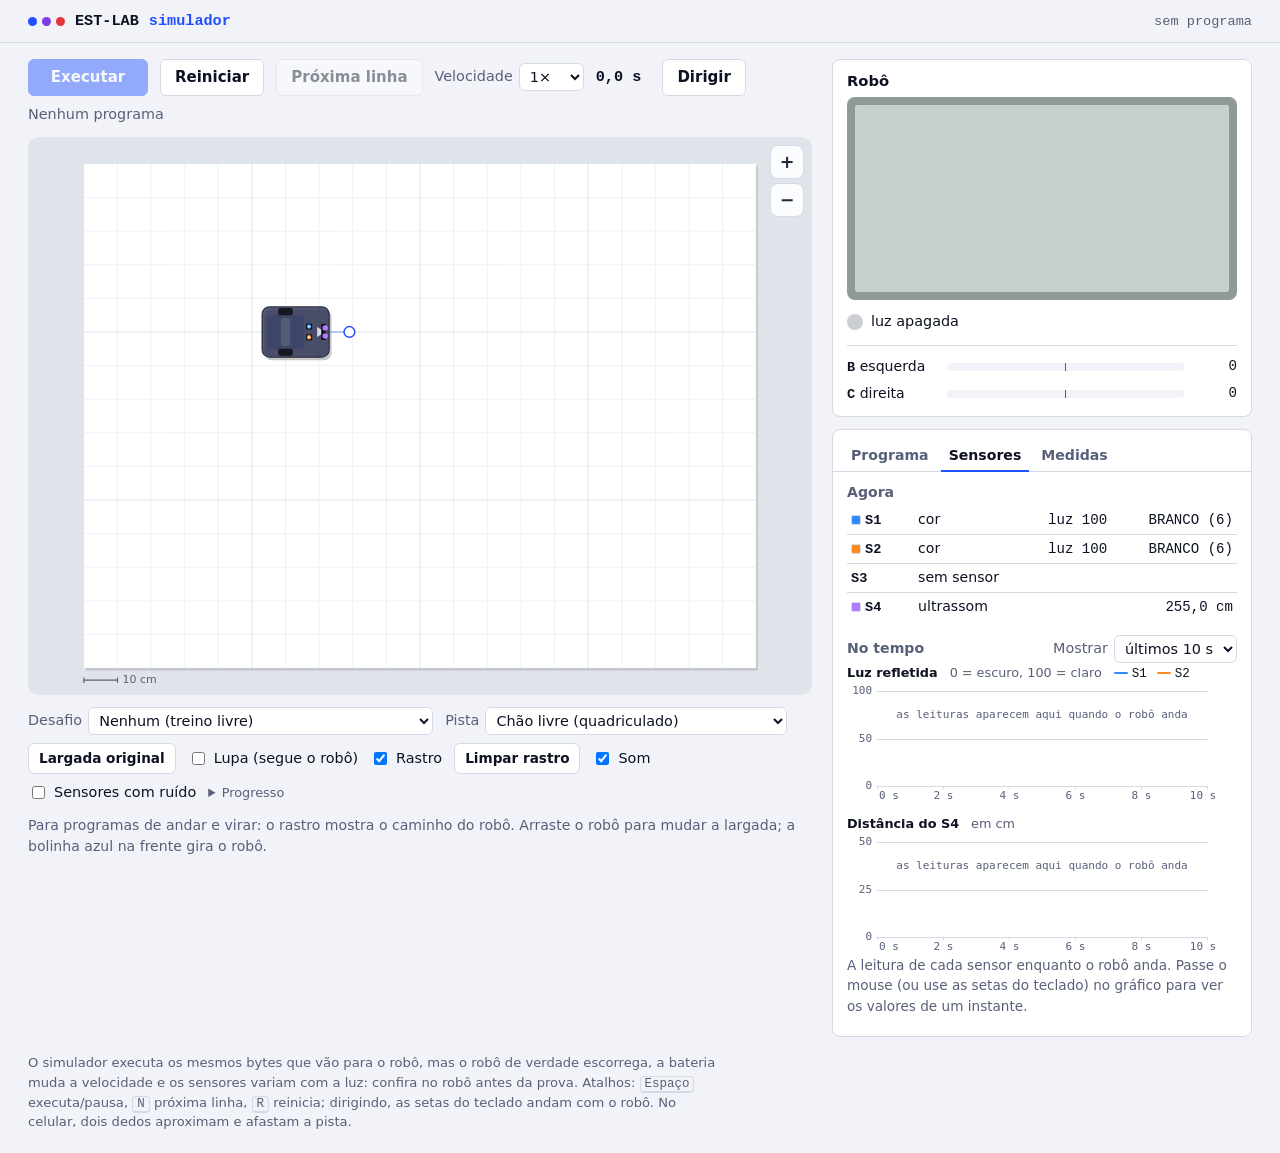
==== simulador/index.html @ 670384a2 "Imprimir a arena da OBR em tamanho real; teste da página também no celular "Imprimir os ladrilhos" a" ====
<!doctype html>
<html lang="pt-BR">
<head>
<meta charset="utf-8">
<meta name="viewport" content="width=device-width, initial-scale=1">
<meta name="description" content="Simulador do robô EST: roda no navegador o mesmo bytecode que vai para o robô.">
<title>Simulador do robô EST</title>
<link rel="stylesheet" href="estilo.css">
</head>
<body>
<header class="topo">
  <a class="marca" href="https://andreyviolante.github.io/est-robot/" title="Voltar ao início do EST-LAB">
    <span class="leds" aria-hidden="true"><i class="led azul"></i><i class="led roxo"></i><i class="led vermelho"></i></span>
    EST-LAB <b>simulador</b>
  </a>
  <label class="campo" id="campoExemplo" hidden>Exemplo <select id="exemplo"></select></label>
  <div class="arquivo" id="arquivo">sem programa</div>
</header>

<main class="layout">
  <section class="palco" aria-label="Pista">
    <div class="comandos">
      <button id="btExecutar" class="bt principal" type="button" disabled>Executar</button>
      <button id="btReiniciar" class="bt" type="button">Reiniciar</button>
      <button id="btProxima" class="bt" type="button" disabled title="Executa até o programa chegar na próxima linha e pausa (tecla N)">Próxima linha</button>
      <label class="campo">Velocidade
        <select id="velocidade">
          <option value="0.25">¼×</option>
          <option value="0.5">½×</option>
          <option value="1" selected>1×</option>
          <option value="2">2×</option>
          <option value="4">4×</option>
          <option value="10">10×</option>
        </select>
      </label>
      <span class="relogio" id="relogio" aria-label="Tempo simulado">0,0 s</span>
      <button id="btDirigir" class="bt" type="button" aria-pressed="false"
              title="Você dirige o robô com as setas e a página escreve o programa que faz o mesmo caminho">Dirigir</button>
      <span class="estado" id="estado" role="status">Carregando…</span>
    </div>

    <section class="desafio dirigir" id="cartaoDirigir" hidden aria-labelledby="dirigirTitulo">
      <div class="desafio-topo"><span id="dirigirTitulo">Dirigir · o robô anda e o programa se escreve</span></div>
      <div class="dirigir-corpo">
        <div class="setas" role="group" aria-label="Setas para dirigir o robô">
          <button type="button" class="s-frente" data-mover="frente" aria-label="Andar para a frente">▲</button>
          <button type="button" class="s-esq" data-mover="esquerda" aria-label="Virar à esquerda">↶</button>
          <button type="button" class="s-dir" data-mover="direita" aria-label="Virar à direita">↷</button>
          <button type="button" class="s-re" data-mover="re" aria-label="Andar de ré">▼</button>
        </div>
        <div class="dirigir-lado">
          <div class="dirigir-passos">
            <label class="campo">Andar <select id="passoCm"><option>5</option><option selected>10</option><option>20</option><option>30</option></select> cm</label>
            <label class="campo">Virar <select id="passoGraus"><option>15</option><option selected>45</option><option>90</option></select> graus</label>
          </div>
          <pre class="fonte codigo-dirigir" id="codigoDirigir" aria-label="Programa escrito enquanto você dirige"></pre>
          <div class="desafio-acoes">
            <button id="btDesfazerDirigir" class="bt pequeno" type="button">Desfazer</button>
            <button id="btRecomecarDirigir" class="bt pequeno" type="button">Recomeçar</button>
            <button id="btLevarDirigir" class="bt pequeno" type="button">Levar para o código</button>
          </div>
        </div>
      </div>
    </section>

    <section class="desafio" id="cartaoDesafio" hidden aria-labelledby="desafioTitulo">
      <div class="desafio-topo"><span id="desafioNum">Desafio</span><span id="desafioProgresso"></span></div>
      <h2 id="desafioTitulo"></h2>
      <p id="desafioObjetivo"></p>
      <p class="nota" id="desafioDica"></p>
      <p class="desafio-status" id="desafioStatus"></p>
      <p class="so-leitor" id="avisoDesafio" aria-live="polite"></p>
      <div class="desafio-acoes">
        <button id="btProximoDesafio" class="bt pequeno" type="button" hidden>Próximo desafio</button>
        <button id="btSairDesafio" class="bt pequeno" type="button">Sair do desafio</button>
        <span class="surpresa-opcoes" id="surpresaOpcoes" hidden>
          <label class="campo">Arena nº <input type="number" id="sementeSurpresa" min="1" max="9999"
                 aria-label="Número da arena do desafio surpresa (a turma toda pode usar o mesmo)"></label>
          <button id="btSortearSurpresa" class="bt pequeno" type="button">Sortear outra surpresa</button>
        </span>
        <details class="professor">
          <summary>Professor</summary>
          <button id="btLiberar" class="bt pequeno" type="button">Liberar todos os desafios</button>
          <button id="btZerar" class="bt pequeno" type="button">Zerar o progresso</button>
        </details>
      </div>
    </section>

    <section class="desafio obr" id="cartaoOBR" hidden aria-labelledby="obrTitulo">
      <div class="desafio-topo"><span>Rodada da OBR · percurso com linha (manual 2026)</span><span id="obrTempo">5:00</span></div>
      <h2 id="obrTitulo"><span id="obrPontos">0</span> pontos</h2>
      <p class="obr-conta" id="obrConta"></p>
      <p class="desafio-status" id="obrStatus"></p>
      <div class="desafio-acoes">
        <button id="btFalhaOBR" class="bt pequeno" type="button"
                title="Como o capitão da equipe: o robô volta ao último checkpoint e o programa recomeça">Falha de progresso</button>
        <span class="nota">Não simulados: rampa, gangorra, lombada, passagem e sala de resgate.</span>
      </div>
    </section>

    <div class="quadro" id="quadro">
      <canvas id="cena" aria-label="Pista vista de cima com o robô"></canvas>
      <div class="zoom" role="group" aria-label="Aproximar a pista">
        <button type="button" id="btMais" aria-label="Aproximar" title="Aproximar (no celular: dois dedos)">+</button>
        <button type="button" id="btMenos" aria-label="Afastar" title="Afastar">−</button>
        <button type="button" id="btTudo" aria-label="Ver a pista inteira" title="Ver a pista inteira" hidden>⤢</button>
      </div>
    </div>

    <div class="opcoes">
      <label class="campo">Desafio <select id="desafio"></select></label>
      <label class="campo">Pista <select id="pista"></select></label>
      <button id="btLargada" class="bt pequeno" type="button" title="Volta o robô (e a caixa) para a posição original da pista">Largada original</button>
      <label class="marcar"><input type="checkbox" id="lupa"> Lupa (segue o robô)</label>
      <label class="marcar"><input type="checkbox" id="rastro" checked> Rastro</label>
      <button id="btLimparRastro" class="bt pequeno" type="button">Limpar rastro</button>
      <label class="marcar"><input type="checkbox" id="somLigado" checked> Som</label>
      <label class="marcar" title="A luz refletida varia alguns pontos a cada leitura, como num sensor de verdade"><input type="checkbox" id="ruido"> Sensores com ruído</label>
      <details class="professor progresso">
        <summary>Progresso</summary>
        <button id="btSalvarProgresso" class="bt pequeno" type="button"
                title="Baixa um arquivo com os desafios cumpridos, a Minha pista, a Minha arena OBR e as medidas do robô">Salvar em arquivo</button>
        <button id="btCarregarProgresso" class="bt pequeno" type="button"
                title="Abre o arquivo do Salvar em arquivo, neste ou em outro computador">Carregar de arquivo</button>
      </details>
    </div>
    <div class="editor" id="editor" hidden>
      <button id="btEditar" class="bt pequeno" type="button" aria-pressed="false">Desenhar a pista</button>
      <div class="itens" id="itensEditor" hidden>
        <div class="ferramentas" role="radiogroup" aria-label="Ferramenta de desenho">
          <label><input type="radio" name="ferramenta" value="linha" checked><span>Linha</span></label>
          <label><input type="radio" name="ferramenta" value="verde"><span>Quadrado verde</span></label>
          <label><input type="radio" name="ferramenta" value="caixa"><span>Caixa</span></label>
          <label><input type="radio" name="ferramenta" value="apagar"><span>Apagar</span></label>
        </div>
        <button id="btDesfazer" class="bt pequeno" type="button" title="Desfaz a última mudança (Ctrl+Z)">Desfazer</button>
        <button id="btApagarTudo" class="bt pequeno" type="button">Apagar tudo</button>
        <label class="campo">Mesa
          <input type="number" id="larguraMinha" min="60" max="400" step="10" aria-label="Largura da mesa em centímetros"> ×
          <input type="number" id="alturaMinha" min="60" max="300" step="10" aria-label="Altura da mesa em centímetros"> cm</label>
      </div>
    </div>
    <div class="editor" id="sorteioOBR" hidden>
      <label class="campo">Arena nº <input type="number" id="sementeOBR" min="1" max="9999" aria-label="Número da arena sorteada"></label>
      <button id="btSortearOBR" class="bt pequeno" type="button">Sortear outra</button>
    </div>
    <div class="editor" id="imprimirOBR" hidden>
      <button id="btImprimirOBR" class="bt pequeno" type="button"
              title="Abre as folhas A4 com os ladrilhos em tamanho real (4 folhas por ladrilho), para montar a arena no laboratório">Imprimir os ladrilhos</button>
    </div>
    <div class="editor" id="editorOBR" hidden>
      <button id="btMontarOBR" class="bt pequeno" type="button" aria-pressed="false">Montar o percurso</button>
      <div class="itens" id="itensOBR" hidden>
        <button id="btTirarOBR" class="bt pequeno" type="button">Tirar o último ladrilho</button>
        <button id="btBecoOBR" class="bt pequeno" type="button" title="O robô volta para o ladrilho de antes: o último vira um beco sem saída (dois verdes)">Meia-volta (beco)</button>
        <button id="btApagarOBR" class="bt pequeno" type="button">Apagar tudo</button>
        <label class="campo">Arena
          <input type="number" id="colunasOBR" min="2" max="12" aria-label="Ladrilhos na largura"> ×
          <input type="number" id="linhasOBR" min="2" max="9" aria-label="Ladrilhos na altura"> ladrilhos</label>
        <label class="campo">Nível <select id="nivelOBR"><option value="1">1 (gap até 10 cm)</option><option value="2">2 (gap até 15 cm)</option></select></label>
        <span class="escolhido-obr" id="escolhidoOBR" hidden>
          <b id="numeroOBR"></b>
          <label class="campo">Perigo <select id="elementoOBR">
            <option value="">nenhum</option>
            <option value="gap5">gap de 5 cm</option><option value="gap10">gap de 10 cm</option><option value="gap15">gap de 15 cm</option>
            <option value="obstaculo">obstáculo</option>
            <option value="cruz">interseção em cruz</option><option value="T">interseção em T</option>
            <option value="Tdireita">T com o ramo à direita (na reta)</option><option value="Treto">T chegando pela barra (na curva)</option>
          </select></label>
          <label class="marcar"><input type="checkbox" id="checkpointOBR"> Checkpoint</label>
          <label class="marcar"><input type="checkbox" id="suaveOBR"> Curva suave</label>
          <label class="campo">Verde depois <select id="verdeDepoisOBR">
            <option value="">não</option><option value="esquerda">à esquerda</option><option value="direita">à direita</option>
          </select></label>
        </span>
      </div>
      <p class="erros-obr" id="errosOBR" hidden></p>
    </div>
    <p class="dica" id="dica"></p>
    <div class="avisos" id="avisos" hidden></div>
  </section>

  <aside class="painel">
    <section class="cartao brick" aria-label="Tela, luz e som do robô">
      <h2>Robô</h2>
      <div class="lcd-moldura"><canvas id="lcd" width="256" height="128" aria-label="Tela do robô"></canvas></div>
      <div class="luz-som">
        <span class="luz" id="luz" aria-hidden="true"></span>
        <span id="luzNome">luz apagada</span>
        <span class="som" id="som" aria-live="off"></span>
      </div>
      <div id="motores" class="motores" aria-label="Motores"></div>
      <button id="btToque" class="bt toque" type="button" hidden>Sensor de toque (segure)</button>
      <div class="botoes" id="botoes" hidden>
        <p class="nota">Botões da controladora (segure):</p>
        <div class="cruz">
          <button type="button" class="b-cima" data-botao="4" aria-label="Botão de cima">▲</button>
          <button type="button" class="b-esq" data-botao="1" aria-label="Botão da esquerda">◀</button>
          <button type="button" class="b-centro" data-botao="2" aria-label="Botão do centro">●</button>
          <button type="button" class="b-dir" data-botao="3" aria-label="Botão da direita">▶</button>
          <button type="button" class="b-baixo" data-botao="5" aria-label="Botão de baixo">▼</button>
        </div>
      </div>
    </section>

    <section class="cartao abas-painel">
      <div class="abas" role="tablist" aria-label="O que ver do robô">
        <button type="button" role="tab" id="abaPrograma" data-aba="programa" aria-controls="painelPrograma" aria-selected="true">Programa</button>
        <button type="button" role="tab" id="abaSensores" data-aba="sensores" aria-controls="painelSensores" aria-selected="false">Sensores</button>
        <button type="button" role="tab" id="abaVariaveis" data-aba="variaveis" aria-controls="cartaoVariaveis" aria-selected="false" hidden>Variáveis</button>
        <button type="button" role="tab" id="abaMedidas" data-aba="medidas" aria-controls="medidas" aria-selected="false">Medidas</button>
      </div>

      <div class="aba-painel" role="tabpanel" id="painelPrograma" aria-labelledby="abaPrograma">
        <p class="nota">A linha que está rodando fica em azul. Clique no número de uma linha para pôr um ponto de
          parada: o programa pausa quando chegar nela.</p>
        <pre class="fonte" id="fonte"></pre>
      </div>

      <div class="aba-painel" role="tabpanel" id="painelSensores" aria-labelledby="abaSensores" hidden>
        <h2>Agora <span class="etiqueta" id="etiquetaRuido" hidden>com ruído</span></h2>
        <table class="tabela" id="sensores"></table>
        <div class="grafico-bloco" id="cartaoGrafico">
          <div class="grafico-topo">
            <h2 id="graficoTitulo">No tempo</h2>
            <label class="campo">Mostrar <select id="janelaGrafico">
              <option value="5">últimos 5 s</option>
              <option value="10" selected>últimos 10 s</option>
              <option value="30">últimos 30 s</option>
              <option value="0">tudo</option>
            </select></label>
          </div>
          <div class="graficos" id="graficos"></div>
          <p class="nota">A leitura de cada sensor enquanto o robô anda. Passe o mouse (ou use as setas do teclado) no
            gráfico para ver os valores de um instante.</p>
        </div>
      </div>

      <div class="aba-painel" role="tabpanel" id="cartaoVariaveis" aria-labelledby="abaVariaveis" hidden>
        <p class="nota">As variáveis do robô (guardar e ler) e as mensagens enviadas pelo Bluetooth.</p>
        <table class="tabela" id="variaveis"></table>
      </div>

      <div class="aba-painel" role="tabpanel" id="medidas" aria-labelledby="abaMedidas" hidden>
        <p class="nota">Em centímetros, a partir do meio entre as duas rodas. Meça o seu robô e ajuste aqui:
          fica guardado neste navegador.</p>
        <div id="formMedidas"></div>
        <button id="btPadrao" class="bt pequeno" type="button">Voltar ao padrão</button>
      </div>
    </section>
  </aside>
</main>

<footer class="rodape">
  <p class="demo" id="notaDemo" hidden>Esta é uma demonstração com o exemplo do projeto. Para simular os
    seus programas, <a href="https://github.com/AndreyViolante/est-robot">baixe o EST-LAB</a> e, no VS Code,
    escolha <b>Terminal → Executar Tarefa → Simular no computador</b>.</p>
  O simulador executa os mesmos bytes que vão para o robô, mas o robô de verdade escorrega, a bateria
  muda a velocidade e os sensores variam com a luz: confira no robô antes da prova.
  Atalhos: <kbd>Espaço</kbd> executa/pausa, <kbd>N</kbd> próxima linha, <kbd>R</kbd> reinicia; dirigindo, as setas do
  teclado andam com o robô. No celular, dois dedos aproximam e afastam a pista.
</footer>

<script src="vm.js"></script>
<script src="mundo.js"></script>
<script src="robo.js"></script>
<script src="grafico.js"></script>
<script src="desafios.js"></script>
<script src="obr.js"></script>
<script src="progresso.js"></script>
<script src="imprimir.js"></script>
<script src="programa.js"></script>
<script src="app.js"></script>
<script>
/* contagem anônima de visitas: o GitHub conta os downloads de um arquivinho; sem cookies, sem saber quem visitou */
if (location.hostname.endsWith('github.io')) {
  fetch('https://github.com/AndreyViolante/est-robot/releases/latest/download/visita-simulador.txt',
        {mode: 'no-cors', cache: 'no-store'}).catch(function () {});
}
</script>
</body>
</html>
---- simulador/estilo.css ----
/* Simulador do robô EST. Cores e tipos seguem a página do projeto (docs/index.html), sem fontes de fora:
   funciona sem internet. */
:root {
  --bg: #f1f3f8;
  --fg: #0d1222;
  --muted: #586079;
  --line: #d4d9e4;
  --panel: #ffffff;
  --code-bg: #0f1424;
  --code-fg: #dfe5f5;
  --led-azul: #2250ff;
  --led-roxo: #7a3ee3;
  --led-vermelho: #e2363a;
  --lcd-bg: #c7d1cb;
  --lcd-fg: #1c2722;
  --lcd-edge: #8e9a93;
  --mesa: #dfe3ea;
  --ok: #1d7f4e;
  --alerta: #a35a00;
  --erro: #c4252b;
  /* cor de cada sensor (S1 a S4): no robô desenhado, na tabela e no gráfico; conferidas com o validador de
     paleta (daltonismo e contraste) no fundo claro e, um passo mais escuras, no escuro */
  --s1: #2f8cff; --s2: #ff8a1f; --s3: #18b07a; --s4: #b27cff;
  --body: "Segoe UI", system-ui, -apple-system, sans-serif;
  --mono: "Cascadia Mono", Consolas, ui-monospace, monospace;
  color-scheme: light;
}
@media (prefers-color-scheme: dark) {
  :root:not([data-theme="light"]) {
    --bg: #0a0d16; --fg: #e7ebf6; --muted: #98a1b8; --line: #232a3e; --panel: #121727;
    --code-bg: #060912; --code-fg: #dfe5f5;
    --led-azul: #6187ff; --led-roxo: #a57dff; --led-vermelho: #ff6064;
    --lcd-bg: #a3b4aa; --lcd-fg: #0f1713; --lcd-edge: #5f6c65;
    --mesa: #1a2033; --ok: #4cc38a; --alerta: #f0a94b; --erro: #ff6b70;
    --s1: #3a86f5; --s2: #e0700f; --s3: #14996a; --s4: #9a66ea;
    color-scheme: dark;
  }
}
:root[data-theme="dark"] {
  --bg: #0a0d16; --fg: #e7ebf6; --muted: #98a1b8; --line: #232a3e; --panel: #121727;
  --code-bg: #060912; --code-fg: #dfe5f5;
  --led-azul: #6187ff; --led-roxo: #a57dff; --led-vermelho: #ff6064;
  --lcd-bg: #a3b4aa; --lcd-fg: #0f1713; --lcd-edge: #5f6c65;
  --mesa: #1a2033; --ok: #4cc38a; --alerta: #f0a94b; --erro: #ff6b70;
  --s1: #3a86f5; --s2: #e0700f; --s3: #14996a; --s4: #9a66ea;
  color-scheme: dark;
}

* { box-sizing: border-box; }
html, body { margin: 0; }
body { background: var(--bg); color: var(--fg); font: 400 15px/1.5 var(--body); }
button, select, input { font: inherit; color: inherit; }
:focus-visible { outline: 3px solid var(--led-azul); outline-offset: 2px; border-radius: 4px; }
[hidden] { display: none !important; }

/* ---- topo ---- */
.topo { display: flex; align-items: center; justify-content: space-between; gap: 12px 24px; flex-wrap: wrap;
        padding: 12px clamp(16px, 3vw, 28px); border-bottom: 1px solid var(--line); }
.marca { display: flex; align-items: center; gap: 10px; font: 600 0.95rem var(--mono); color: inherit; text-decoration: none; }
.marca:hover { text-decoration: underline; text-underline-offset: 4px; }
.marca b { color: var(--led-azul); }
.leds { display: inline-flex; gap: 5px; }
.led { width: 9px; height: 9px; border-radius: 50%; display: inline-block; }
.led.azul { background: var(--led-azul); } .led.roxo { background: var(--led-roxo); } .led.vermelho { background: var(--led-vermelho); }
.arquivo { font: 0.85rem var(--mono); color: var(--muted); min-width: 0; overflow-wrap: anywhere; }
.arquivo strong { color: var(--fg); }

/* ---- layout ---- */
.layout { display: grid; grid-template-columns: minmax(0, 1fr) minmax(320px, 420px); gap: 20px;
          padding: 16px clamp(16px, 3vw, 28px) 8px; align-items: start; }

.palco { min-width: 0; display: grid; gap: 12px; }
@media (min-width: 901px) and (min-height: 600px) {
  .palco { position: sticky; top: 8px; }          /* a pista fica à vista ao rolar o painel */
}
@media (max-width: 900px) { .layout { grid-template-columns: minmax(0, 1fr); } }
.comandos, .opcoes { display: flex; flex-wrap: wrap; align-items: center; gap: 8px 12px; }
.bt { display: inline-flex; align-items: center; gap: 6px; padding: 6px 14px; border-radius: 6px; cursor: pointer;
      border: 1px solid var(--line); background: var(--panel); font-weight: 600; }
.bt:hover:not(:disabled) { border-color: var(--fg); }
.bt.principal { background: var(--led-azul); border-color: var(--led-azul); color: #fff; min-width: 8em; justify-content: center; }
.bt.principal:hover:not(:disabled) { filter: brightness(1.1); border-color: var(--led-azul); }
.bt.pequeno { padding: 4px 10px; font-size: 0.85rem; }
.bt:disabled { opacity: 0.45; cursor: not-allowed; }
.campo { display: inline-flex; align-items: center; gap: 6px; font-size: 0.9rem; color: var(--muted); }
.campo select { color: var(--fg); background: var(--panel); border: 1px solid var(--line); border-radius: 6px; padding: 4px 6px; }
.marcar { display: inline-flex; align-items: center; gap: 6px; font-size: 0.9rem; cursor: pointer; }
.relogio { font: 600 0.95rem var(--mono); font-variant-numeric: tabular-nums; min-width: 6ch; }
.estado { font-size: 0.9rem; color: var(--muted); }
.estado.ok { color: var(--ok); } .estado.erro { color: var(--erro); font-weight: 600; }

.quadro { position: relative; background: var(--mesa); border-radius: 12px; overflow: hidden; touch-action: none; }
/* aproximar a pista: botões no canto (no celular também dá com dois dedos) */
.zoom { position: absolute; top: 8px; right: 8px; display: flex; flex-direction: column; gap: 4px; }
.zoom button { width: 34px; height: 34px; border-radius: 8px; border: 1px solid var(--line); background: var(--panel);
               color: var(--fg); font: 600 1.1rem var(--body); cursor: pointer; opacity: 0.88; }
.zoom button:hover { opacity: 1; border-color: var(--led-azul); color: var(--led-azul); }
/* dirigir: setas em cruz e o programa que vai se escrevendo */
.desafio.dirigir { border-left-color: var(--led-roxo); }
.dirigir-corpo { display: flex; flex-wrap: wrap; gap: 12px 18px; align-items: flex-start; }
.setas { display: grid; grid-template-columns: repeat(3, 3.2em); grid-template-rows: repeat(2, 3em); gap: 6px; flex: none; }
.setas button { border: 2px solid var(--fg); border-radius: 10px; background: var(--panel); font-size: 1.2rem; cursor: pointer;
                touch-action: manipulation; user-select: none; }
.setas button:hover:not(:disabled) { border-color: var(--led-azul); color: var(--led-azul); }
.setas button:active:not(:disabled) { background: var(--fg); color: var(--bg); }
.setas button:disabled { opacity: 0.4; cursor: progress; }
.setas .s-frente { grid-area: 1 / 2; } .setas .s-esq { grid-area: 2 / 1; } .setas .s-re { grid-area: 2 / 2; } .setas .s-dir { grid-area: 2 / 3; }
.dirigir-lado { display: grid; gap: 6px; flex: 1 1 220px; min-width: 0; }
.dirigir-passos { display: flex; flex-wrap: wrap; gap: 6px 14px; }
.codigo-dirigir { padding: 6px 10px; max-height: 9.5em; white-space: pre; }
.quadro canvas { display: block; width: 100%; cursor: default; }
.quadro canvas.pega { cursor: grab; } .quadro canvas.girar { cursor: crosshair; } .quadro canvas.arrastando { cursor: grabbing; }
.quadro canvas.desenhar { cursor: crosshair; } .quadro canvas.apagar { cursor: pointer; }
/* trilha de desafios */
.desafio { display: grid; gap: 4px; background: var(--panel); border: 1px solid var(--line); border-left: 4px solid var(--led-azul);
           border-radius: 8px; padding: 10px 14px; }
.desafio.cumprido { border-left-color: var(--ok); }
.desafio-topo { display: flex; flex-wrap: wrap; justify-content: space-between; gap: 4px 12px;
                font-size: 0.85rem; color: var(--muted); }
.desafio h2 { margin: 0; font-size: 1.05rem; }
.desafio p { margin: 0; }
.desafio-status { font-weight: 600; }
.desafio-status.ok { color: var(--ok); font-size: 1.05rem; }
.desafio-status.falhou { color: var(--erro); }
.desafio-acoes { display: flex; flex-wrap: wrap; align-items: center; gap: 8px; margin-top: 4px; }
.professor summary { cursor: pointer; font-size: 0.8rem; color: var(--muted); }
.professor[open] { display: flex; flex-wrap: wrap; align-items: center; gap: 6px; }
.so-leitor { position: absolute; width: 1px; height: 1px; overflow: hidden; clip: rect(0 0 0 0); white-space: nowrap; }
.campo select:disabled { opacity: 0.6; }

/* editor da "Minha pista" */
.editor { display: flex; flex-wrap: wrap; align-items: center; gap: 8px 12px; padding: 8px 10px;
          border: 1px dashed var(--line); border-radius: 12px; }
.editor .itens { display: contents; }
.bt[aria-pressed="true"] { background: var(--fg); color: var(--bg); }
.ferramentas { display: inline-flex; flex-wrap: wrap; border: 1px solid var(--line); border-radius: 6px; overflow: hidden; background: var(--panel); }
.ferramentas label { position: relative; cursor: pointer; }
.ferramentas input { position: absolute; opacity: 0; width: 1px; height: 1px; margin: 0; }
.ferramentas span { display: block; padding: 4px 12px; font-size: 0.85rem; font-weight: 600; }
.ferramentas label + label span { border-left: 1px solid var(--line); }
.ferramentas label:hover span { color: var(--led-azul); }
.ferramentas input:checked + span { background: var(--fg); color: var(--bg); }
.ferramentas input:focus-visible + span { outline: 3px solid var(--led-azul); outline-offset: -3px; }
.campo input[type="number"] { width: 4.6em; color: var(--fg); background: var(--panel); border: 1px solid var(--line);
                              border-radius: 6px; padding: 3px 5px; font-variant-numeric: tabular-nums; }
.etiqueta { margin-left: 6px; padding: 1px 6px; border-radius: 999px; background: var(--alerta); color: var(--panel);
            letter-spacing: 0.04em; text-transform: none; }

/* arena da OBR: cartão da rodada e editor do percurso */
.desafio.obr { border-left-color: #e8792b; }
.desafio.obr h2 { font-size: 1.3rem; font-variant-numeric: tabular-nums; }
.obr-conta { font-size: 0.88rem; color: var(--muted); font-variant-numeric: tabular-nums; }
.escolhido-obr { display: inline-flex; flex-wrap: wrap; align-items: center; gap: 6px 12px; padding: 4px 10px;
                 border-radius: 10px; background: color-mix(in srgb, #e8792b 12%, transparent); }
.erros-obr { flex-basis: 100%; margin: 0; font-size: 0.86rem; color: var(--erro); }

.dica { margin: 0; font-size: 0.88rem; color: var(--muted); }
.avisos { border-left: 4px solid var(--alerta); background: var(--panel); padding: 8px 12px; border-radius: 6px; font-size: 0.9rem; }
.avisos p { margin: 4px 0; }

/* ---- painel ---- */
.painel { display: grid; gap: 12px; min-width: 0; }
.cartao { background: var(--panel); border: 1px solid var(--line); border-radius: 8px; padding: 12px 14px; min-width: 0; }
.cartao h2, .cartao summary { margin: 0 0 8px; font: 600 0.92rem var(--body); color: var(--fg); }
.cartao summary { cursor: pointer; margin: 0; }
details.cartao[open] summary { margin-bottom: 8px; }

.lcd-moldura { background: var(--lcd-edge); padding: 8px; border-radius: 8px; }
#lcd { display: block; width: 100%; height: auto; aspect-ratio: 2 / 1; image-rendering: pixelated; border-radius: 3px; background: var(--lcd-bg); }
.luz-som { display: flex; align-items: center; gap: 8px; margin-top: 10px; font-size: 0.9rem; min-height: 1.6em; }
.luz { width: 16px; height: 16px; border-radius: 50%; background: #6b7280; opacity: 0.35; flex: none; }
.luz.acesa { opacity: 1; box-shadow: 0 0 10px 2px currentColor; }
.som { margin-left: auto; font: 600 0.85rem var(--mono); color: var(--led-azul); }
.bt.toque { margin-top: 10px; width: 100%; justify-content: center; }
.bt.toque.apertado { background: var(--fg); color: var(--bg); }
.botoes { margin-top: 10px; }
.botoes .nota { margin-bottom: 6px; }
.cruz { display: grid; grid-template-columns: repeat(3, 2.6em); grid-template-rows: repeat(3, 2.2em); gap: 4px; justify-content: center; }
.cruz button { border: 2px solid var(--fg); border-radius: 8px; background: var(--panel); cursor: pointer; font-size: 0.9rem;
               touch-action: none; user-select: none; }
.cruz button:hover { border-color: var(--led-azul); color: var(--led-azul); }
.cruz button.apertado { background: var(--fg); color: var(--bg); }
.cruz .b-cima { grid-area: 1 / 2; } .cruz .b-esq { grid-area: 2 / 1; } .cruz .b-centro { grid-area: 2 / 2; }
.cruz .b-dir { grid-area: 2 / 3; } .cruz .b-baixo { grid-area: 3 / 2; }

.tabela { width: 100%; border-collapse: collapse; font-size: 0.88rem; font-variant-numeric: tabular-nums; }
.tabela td { padding: 3px 4px; border-top: 1px solid var(--line); vertical-align: baseline; }
.tabela tr:first-child td { border-top: 0; }
.tabela td:first-child { font: 600 0.85rem var(--mono); white-space: nowrap; }
.tabela td.num { text-align: right; font-family: var(--mono); }
.lido { display: inline-block; width: 7px; height: 7px; border-radius: 50%; margin-left: 4px; background: var(--led-azul); opacity: 0; transition: opacity 0.2s; }
.lido.sim { opacity: 1; }
.amostra { display: inline-block; width: 10px; height: 10px; border-radius: 2px; border: 1px solid var(--line); vertical-align: -1px; margin-right: 4px; }

/* gráfico dos sensores no tempo */
.grafico-topo { display: flex; justify-content: space-between; align-items: baseline; gap: 8px; flex-wrap: wrap; }
.grafico-topo h2 { margin-bottom: 4px; }
.abas-painel .aba-painel h2 { font-size: 0.88rem; color: var(--muted); }
.graficos { display: grid; gap: 10px; }
.grafico { margin: 0; }
.grafico figcaption { display: flex; flex-wrap: wrap; align-items: baseline; gap: 2px 12px; font-size: 0.8rem; color: var(--muted); margin-bottom: 2px; }
.grafico figcaption b { color: var(--fg); font-weight: 600; }
.legenda { display: inline-flex; flex-wrap: wrap; gap: 2px 10px; font: 0.78rem var(--mono); color: var(--fg); }
.chave { display: inline-block; width: 14px; height: 0; border-top: 2px solid; vertical-align: middle; margin-right: 4px; border-radius: 1px; }
.grafico .area { position: relative; }
.grafico canvas { display: block; width: 100%; height: 120px; touch-action: pan-y; }
.grafico canvas:focus-visible { outline-offset: 0; }
.dica-grafico { position: absolute; top: 4px; pointer-events: none; background: var(--panel); border: 1px solid var(--line);
                border-radius: 8px; padding: 4px 8px; font-size: 0.78rem; box-shadow: 0 2px 8px rgba(0, 0, 0, 0.12); white-space: nowrap; z-index: 1; }
.dica-grafico .quando { color: var(--muted); font-family: var(--mono); }
.dica-grafico div { display: flex; align-items: center; gap: 6px; }
.dica-grafico strong { font-family: var(--mono); min-width: 3.2em; text-align: right; }
.dica-grafico span.nome { color: var(--muted); font-family: var(--mono); }

.motores { display: grid; gap: 6px; font-size: 0.88rem; }
.motor { display: grid; grid-template-columns: 6.5em 1fr 3.2em; align-items: center; gap: 8px; }
.motor b { font: 600 0.85rem var(--mono); }
.barra { position: relative; height: 8px; background: var(--bg); border-radius: 4px; overflow: hidden; }
.barra i { position: absolute; top: 0; bottom: 0; background: var(--led-azul); }
.barra::after { content: ""; position: absolute; left: 50%; top: 0; bottom: 0; width: 1px; background: var(--muted); }
.motor .num { text-align: right; font-family: var(--mono); }

.fonte { position: relative; margin: 0; background: var(--code-bg); color: var(--code-fg); border-radius: 8px; padding: 8px 0; font: 0.8rem/1.55 var(--mono);
         max-height: 46vh; overflow: auto; }
.fonte .ln { display: block; padding: 0 10px 0 0; white-space: pre; border-left: 3px solid transparent; }
.fonte .nl { position: relative; display: inline-block; width: 3.2em; padding-right: 10px; text-align: right; color: #5d6785;
             user-select: none; }
.fonte .nl.cod { cursor: pointer; color: #8a94b4; }
/* ponto de parada: bolinha vermelha antes do número */
.fonte .nl.cod::before { content: ""; position: absolute; left: 4px; top: 50%; width: 8px; height: 8px; margin-top: -4px;
                         border-radius: 50%; background: transparent; }
.fonte .nl.cod:hover::before { background: rgba(255, 96, 100, 0.45); }
.fonte .nl.parada { color: #ff8a8d; font-weight: 600; }
.fonte .nl.parada::before, .fonte .nl.parada:hover::before { background: #ff6064; }
.fonte .nl:focus-visible { outline: 2px solid #6187ff; outline-offset: -2px; border-radius: 3px; }
.fonte .ln.ativa { background: rgba(97, 135, 255, 0.28); border-left-color: #6187ff; }
.fonte .ln.dentro { background: rgba(97, 135, 255, 0.10); }
.fonte .ln.erro { background: rgba(255, 96, 100, 0.3); border-left-color: #ff6064; }
.fonte .c { color: #7f8aa8; }
.vazio { color: var(--muted); font-size: 0.9rem; margin: 0; }
.vazio code { font-family: var(--mono); font-size: 0.85rem; }

.nota { margin: 0 0 8px; font-size: 0.85rem; color: var(--muted); }

/* ---- abas do painel: Programa, Sensores, Variáveis, Medidas (em vez de uma pilha comprida de cartões) ---- */
.abas-painel { display: grid; gap: 12px; }
.abas-painel .abas { display: flex; flex-wrap: wrap; gap: 0 4px; border-bottom: 1px solid var(--line); margin: -4px -14px 0;
                     padding: 0 10px; }
.abas-painel .abas button { border: 0; border-bottom: 2px solid transparent; background: transparent; padding: 9px 8px 7px;
                            margin-bottom: -1px; font: 600 0.88rem var(--body); color: var(--muted); cursor: pointer; }
.abas-painel .abas button:hover { color: var(--fg); }
.abas-painel .abas button[aria-selected="true"] { color: var(--fg); border-bottom-color: var(--led-azul); }
.abas-painel h2 { margin: 0 0 6px; }
.aba-painel { min-width: 0; }
.aba-painel .fonte { max-height: min(62vh, 640px); }
.grafico-bloco { margin-top: 14px; }
.motores { margin-top: 12px; padding-top: 10px; border-top: 1px solid var(--line); }
.medidas { width: 100%; border-collapse: collapse; font-size: 0.85rem; margin-bottom: 10px; }
.medidas th { text-align: left; font-weight: 600; color: var(--muted); font-size: 0.75rem; padding: 4px 3px; }
.medidas td { padding: 3px; }
.medidas input, .medidas select { width: 100%; min-width: 0; padding: 3px 4px; border: 1px solid var(--line); border-radius: 5px;
                                  background: var(--bg); font-variant-numeric: tabular-nums; }
.medidas input:disabled { opacity: 0.4; }
.medidas input[type="checkbox"] { width: auto; }
.medidas td:first-child { font: 600 0.82rem var(--mono); white-space: nowrap; }
.medidas td.rotulo { font: inherit; white-space: normal; }

.rodape { padding: 8px clamp(16px, 3vw, 28px) 24px; font-size: 0.82rem; color: var(--muted); max-width: 90ch; }
.rodape .demo { margin: 0 0 8px; font-size: 0.9rem; color: var(--fg); }
.rodape a { color: var(--led-azul); }
kbd { font: 0.78rem var(--mono); border: 1px solid var(--line); border-bottom-width: 2px; border-radius: 4px; padding: 0 4px; }

/* ---- toque: botões, setas e caixas maiores para o dedo ---- */
@media (pointer: coarse) {
  .bt { padding: 10px 18px; }
  .bt.pequeno { padding: 8px 14px; font-size: 0.9rem; }
  .campo select, .campo input[type="number"] { padding: 7px 8px; }
  .marcar input { width: 20px; height: 20px; }
  .zoom button { width: 44px; height: 44px; }
  .setas { grid-template-columns: repeat(3, 3.8em); grid-template-rows: repeat(2, 3.4em); }
  .cruz { grid-template-columns: repeat(3, 3.4em); grid-template-rows: repeat(3, 3em); }
  .fonte .nl.cod { width: 4em; }
}
@media (max-width: 600px) {
  .layout { padding-inline: 10px; gap: 12px; }
  .comandos { gap: 6px 8px; }
  .bt.principal { min-width: 0; }
}
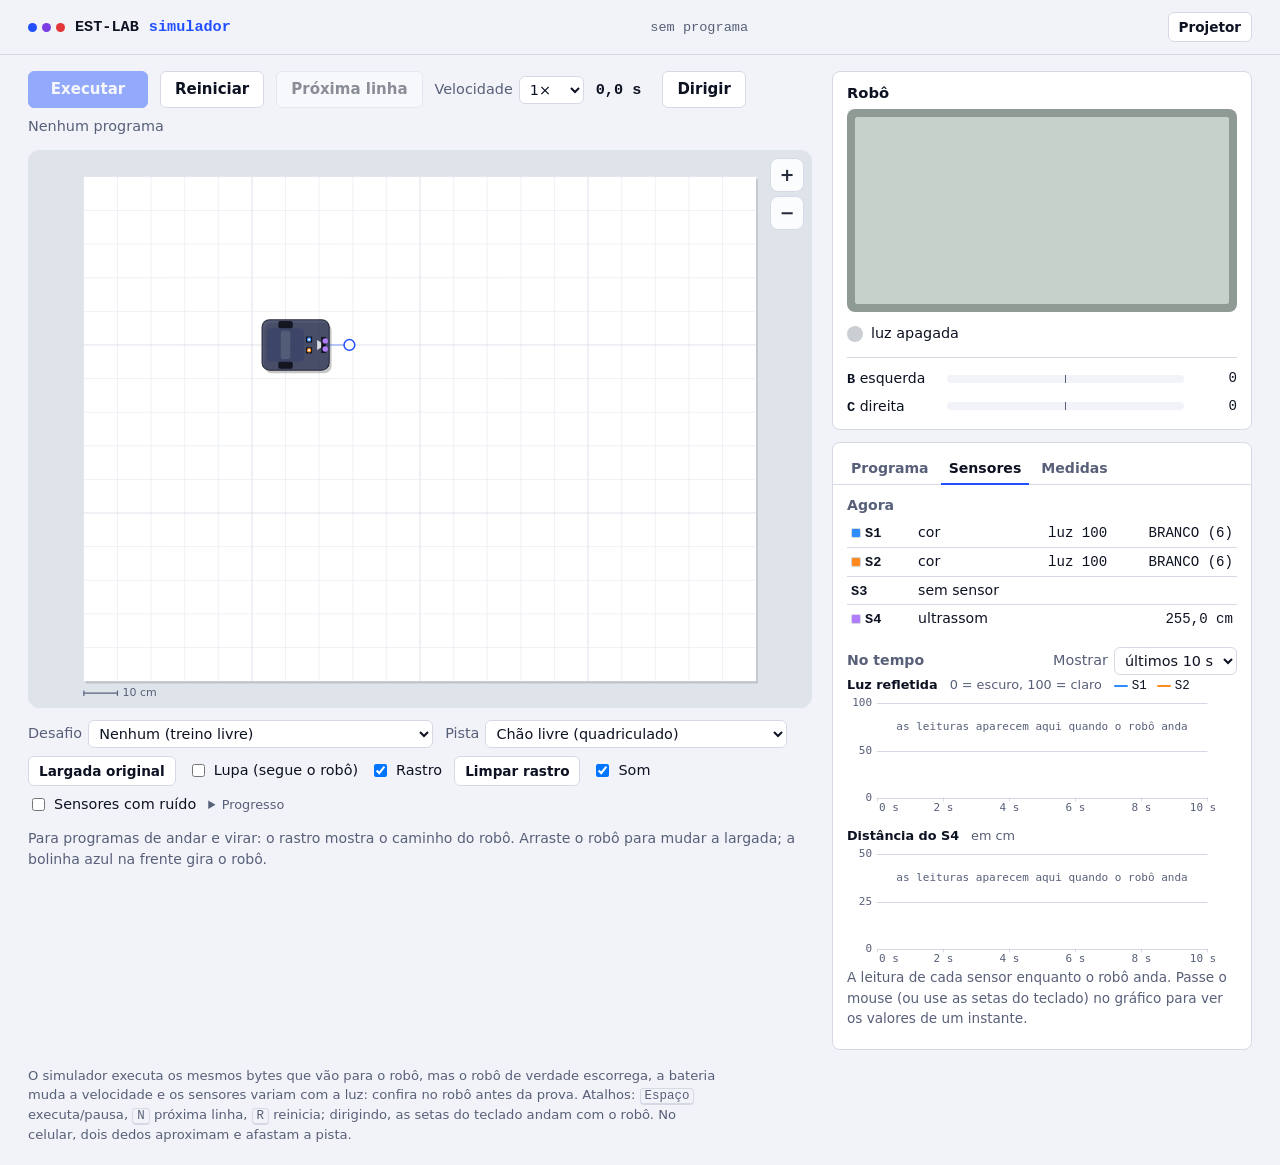
==== commit 6c22e6f2: "Desafios 14 e 15 com giroscópio, desvio do giroscópio e modo projetor Dois desafios novos, que abrem" ====
--- a/simulador/index.html
+++ b/simulador/index.html
@@ -15,6 +15,8 @@
   </a>
   <label class="campo" id="campoExemplo" hidden>Exemplo <select id="exemplo"></select></label>
   <div class="arquivo" id="arquivo">sem programa</div>
+  <button id="btProjetor" class="bt pequeno" type="button" aria-pressed="false"
+          title="Letras e controles maiores, para a aula no projetor (fica guardado neste navegador)">Projetor</button>
 </header>
 
 <main class="layout">
--- a/simulador/estilo.css
+++ b/simulador/estilo.css
@@ -48,6 +48,11 @@
 
 * { box-sizing: border-box; }
 html, body { margin: 0; }
+/* modo projetor: o que é em rem cresce junto; a coluna da direita fica mais larga para caber */
+html.projetor { font-size: 125%; }
+html.projetor body { font-size: 19px; }
+html.projetor .layout { grid-template-columns: minmax(0, 1fr) minmax(380px, 520px); }
+#btProjetor[aria-pressed="true"] { background: var(--fg); color: var(--bg); border-color: var(--fg); }
 body { background: var(--bg); color: var(--fg); font: 400 15px/1.5 var(--body); }
 button, select, input { font: inherit; color: inherit; }
 :focus-visible { outline: 3px solid var(--led-azul); outline-offset: 2px; border-radius: 4px; }
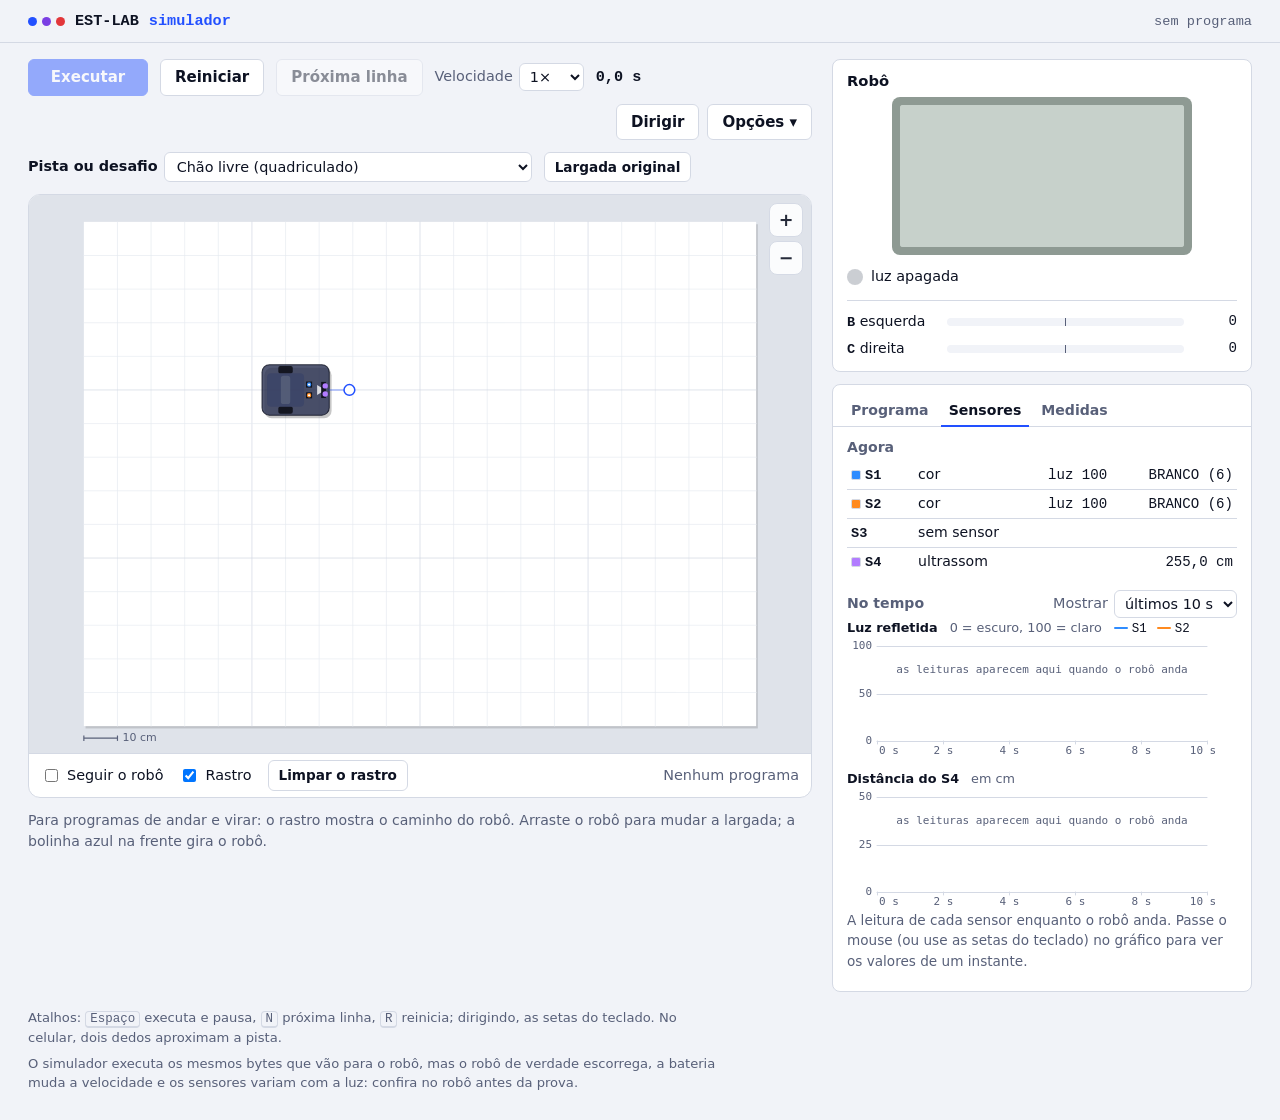
==== commit 10ec48dc: "Páginas de programar e do simulador mais organizadas Página de programar: uma barra só no editor. Ab" ====
--- a/simulador/index.html
+++ b/simulador/index.html
@@ -15,18 +15,17 @@
   </a>
   <label class="campo" id="campoExemplo" hidden>Exemplo <select id="exemplo"></select></label>
   <div class="arquivo" id="arquivo">sem programa</div>
-  <button id="btProjetor" class="bt pequeno" type="button" aria-pressed="false"
-          title="Letras e controles maiores, para a aula no projetor (fica guardado neste navegador)">Projetor</button>
 </header>
 
 <main class="layout">
   <section class="palco" aria-label="Pista">
+    <!-- rodar o programa: o que se usa o tempo todo; as opções menos usadas ficam no menu Opções -->
     <div class="comandos">
       <button id="btExecutar" class="bt principal" type="button" disabled>Executar</button>
-      <button id="btReiniciar" class="bt" type="button">Reiniciar</button>
+      <button id="btReiniciar" class="bt" type="button" title="Volta o robô para a largada (tecla R)">Reiniciar</button>
       <button id="btProxima" class="bt" type="button" disabled title="Executa até o programa chegar na próxima linha e pausa (tecla N)">Próxima linha</button>
-      <label class="campo">Velocidade
-        <select id="velocidade">
+      <label class="campo"><span class="rotulo-vel">Velocidade</span>
+        <select id="velocidade" aria-label="Velocidade da simulação">
           <option value="0.25">¼×</option>
           <option value="0.5">½×</option>
           <option value="1" selected>1×</option>
@@ -36,9 +35,36 @@
         </select>
       </label>
       <span class="relogio" id="relogio" aria-label="Tempo simulado">0,0 s</span>
-      <button id="btDirigir" class="bt" type="button" aria-pressed="false"
-              title="Você dirige o robô com as setas e a página escreve o programa que faz o mesmo caminho">Dirigir</button>
-      <span class="estado" id="estado" role="status">Carregando…</span>
+      <span class="comandos-fim">
+        <button id="btDirigir" class="bt" type="button" aria-pressed="false"
+                title="Você dirige o robô com as setas e a página escreve o programa que faz o mesmo caminho">Dirigir</button>
+        <span class="menu-opcoes">
+          <button id="btOpcoes" class="bt" type="button" aria-expanded="false" aria-controls="menuOpcoes">Opções ▾</button>
+          <span class="menu" id="menuOpcoes">
+            <label class="item marcar"><input type="checkbox" id="somLigado" checked> Som</label>
+            <label class="item marcar" title="A luz refletida varia alguns pontos a cada leitura e o giroscópio desvia um pouco, como num robô de verdade"><input type="checkbox" id="ruido"> Sensores com ruído</label>
+            <button id="btProjetor" class="item" type="button" aria-pressed="false"
+                    title="Letras e controles maiores, para a aula no projetor (fica guardado neste navegador)">Modo projetor</button>
+            <span class="separador" role="separator"></span>
+            <button id="btSalvarProgresso" class="item" type="button"
+                    title="Baixa um arquivo com os desafios cumpridos, a Minha pista, a Minha arena OBR e as medidas do robô">Salvar o progresso em arquivo</button>
+            <button id="btCarregarProgresso" class="item" type="button"
+                    title="Abre o arquivo do Salvar o progresso, neste ou em outro computador">Carregar o progresso de arquivo</button>
+            <span class="separador" role="separator"></span>
+            <span class="grupo">Professor</span>
+            <button id="btLiberar" class="item" type="button" title="Todos os desafios ficam abertos neste navegador">Liberar todos os desafios</button>
+            <button id="btZerar" class="item" type="button">Zerar o progresso dos desafios</button>
+          </span>
+        </span>
+      </span>
+    </div>
+
+    <!-- onde o programa roda: uma pista para treinar ou um desafio (um seletor só) -->
+    <div class="onde-linha">
+      <label class="campo onde">Pista ou desafio <select id="onde"></select></label>
+      <button id="btLargada" class="bt pequeno" type="button" title="Volta o robô (e a caixa) para a posição original da pista">Largada original</button>
+      <!-- os seletores de antes guardam o estado (app.js); quem escolhe é o seletor de cima -->
+      <span hidden><select id="pista" tabindex="-1" aria-hidden="true"></select><select id="desafio" tabindex="-1" aria-hidden="true"></select></span>
     </div>
 
     <section class="desafio dirigir" id="cartaoDirigir" hidden aria-labelledby="dirigirTitulo">
@@ -72,19 +98,17 @@
       <p class="nota" id="desafioDica"></p>
       <p class="desafio-status" id="desafioStatus"></p>
       <p class="so-leitor" id="avisoDesafio" aria-live="polite"></p>
+      <p class="nota" id="linkDesafio" hidden></p>
       <div class="desafio-acoes">
         <button id="btProximoDesafio" class="bt pequeno" type="button" hidden>Próximo desafio</button>
         <button id="btSairDesafio" class="bt pequeno" type="button">Sair do desafio</button>
+        <button id="btLinkDesafio" class="bt pequeno" type="button" hidden
+                title="O programa vai dentro do link: quem abrir vê o programa neste desafio">Copiar link do programa</button>
         <span class="surpresa-opcoes" id="surpresaOpcoes" hidden>
           <label class="campo">Arena nº <input type="number" id="sementeSurpresa" min="1" max="9999"
                  aria-label="Número da arena do desafio surpresa (a turma toda pode usar o mesmo)"></label>
           <button id="btSortearSurpresa" class="bt pequeno" type="button">Sortear outra surpresa</button>
         </span>
-        <details class="professor">
-          <summary>Professor</summary>
-          <button id="btLiberar" class="bt pequeno" type="button">Liberar todos os desafios</button>
-          <button id="btZerar" class="bt pequeno" type="button">Zerar o progresso</button>
-        </details>
       </div>
     </section>
 
@@ -100,83 +124,78 @@
       </div>
     </section>
 
-    <div class="quadro" id="quadro">
-      <canvas id="cena" aria-label="Pista vista de cima com o robô"></canvas>
-      <div class="zoom" role="group" aria-label="Aproximar a pista">
-        <button type="button" id="btMais" aria-label="Aproximar" title="Aproximar (no celular: dois dedos)">+</button>
-        <button type="button" id="btMenos" aria-label="Afastar" title="Afastar">−</button>
-        <button type="button" id="btTudo" aria-label="Ver a pista inteira" title="Ver a pista inteira" hidden>⤢</button>
-      </div>
-    </div>
-
-    <div class="opcoes">
-      <label class="campo">Desafio <select id="desafio"></select></label>
-      <label class="campo">Pista <select id="pista"></select></label>
-      <button id="btLargada" class="bt pequeno" type="button" title="Volta o robô (e a caixa) para a posição original da pista">Largada original</button>
-      <label class="marcar"><input type="checkbox" id="lupa"> Lupa (segue o robô)</label>
-      <label class="marcar"><input type="checkbox" id="rastro" checked> Rastro</label>
-      <button id="btLimparRastro" class="bt pequeno" type="button">Limpar rastro</button>
-      <label class="marcar"><input type="checkbox" id="somLigado" checked> Som</label>
-      <label class="marcar" title="A luz refletida varia alguns pontos a cada leitura, como num sensor de verdade"><input type="checkbox" id="ruido"> Sensores com ruído</label>
-      <details class="professor progresso">
-        <summary>Progresso</summary>
-        <button id="btSalvarProgresso" class="bt pequeno" type="button"
-                title="Baixa um arquivo com os desafios cumpridos, a Minha pista, a Minha arena OBR e as medidas do robô">Salvar em arquivo</button>
-        <button id="btCarregarProgresso" class="bt pequeno" type="button"
-                title="Abre o arquivo do Salvar em arquivo, neste ou em outro computador">Carregar de arquivo</button>
-      </details>
-    </div>
-    <div class="editor" id="editor" hidden>
-      <button id="btEditar" class="bt pequeno" type="button" aria-pressed="false">Desenhar a pista</button>
-      <div class="itens" id="itensEditor" hidden>
-        <div class="ferramentas" role="radiogroup" aria-label="Ferramenta de desenho">
-          <label><input type="radio" name="ferramenta" value="linha" checked><span>Linha</span></label>
-          <label><input type="radio" name="ferramenta" value="verde"><span>Quadrado verde</span></label>
-          <label><input type="radio" name="ferramenta" value="caixa"><span>Caixa</span></label>
-          <label><input type="radio" name="ferramenta" value="apagar"><span>Apagar</span></label>
-        </div>
-        <button id="btDesfazer" class="bt pequeno" type="button" title="Desfaz a última mudança (Ctrl+Z)">Desfazer</button>
-        <button id="btApagarTudo" class="bt pequeno" type="button">Apagar tudo</button>
-        <label class="campo">Mesa
-          <input type="number" id="larguraMinha" min="60" max="400" step="10" aria-label="Largura da mesa em centímetros"> ×
-          <input type="number" id="alturaMinha" min="60" max="300" step="10" aria-label="Altura da mesa em centímetros"> cm</label>
-      </div>
-    </div>
-    <div class="editor" id="sorteioOBR" hidden>
-      <label class="campo">Arena nº <input type="number" id="sementeOBR" min="1" max="9999" aria-label="Número da arena sorteada"></label>
-      <button id="btSortearOBR" class="bt pequeno" type="button">Sortear outra</button>
-    </div>
-    <div class="editor" id="imprimirOBR" hidden>
-      <button id="btImprimirOBR" class="bt pequeno" type="button"
-              title="Abre as folhas A4 com os ladrilhos em tamanho real (4 folhas por ladrilho), para montar a arena no laboratório">Imprimir os ladrilhos</button>
-    </div>
-    <div class="editor" id="editorOBR" hidden>
-      <button id="btMontarOBR" class="bt pequeno" type="button" aria-pressed="false">Montar o percurso</button>
-      <div class="itens" id="itensOBR" hidden>
-        <button id="btTirarOBR" class="bt pequeno" type="button">Tirar o último ladrilho</button>
-        <button id="btBecoOBR" class="bt pequeno" type="button" title="O robô volta para o ladrilho de antes: o último vira um beco sem saída (dois verdes)">Meia-volta (beco)</button>
-        <button id="btApagarOBR" class="bt pequeno" type="button">Apagar tudo</button>
-        <label class="campo">Arena
-          <input type="number" id="colunasOBR" min="2" max="12" aria-label="Ladrilhos na largura"> ×
-          <input type="number" id="linhasOBR" min="2" max="9" aria-label="Ladrilhos na altura"> ladrilhos</label>
-        <label class="campo">Nível <select id="nivelOBR"><option value="1">1 (gap até 10 cm)</option><option value="2">2 (gap até 15 cm)</option></select></label>
-        <span class="escolhido-obr" id="escolhidoOBR" hidden>
-          <b id="numeroOBR"></b>
-          <label class="campo">Perigo <select id="elementoOBR">
-            <option value="">nenhum</option>
-            <option value="gap5">gap de 5 cm</option><option value="gap10">gap de 10 cm</option><option value="gap15">gap de 15 cm</option>
-            <option value="obstaculo">obstáculo</option>
-            <option value="cruz">interseção em cruz</option><option value="T">interseção em T</option>
-            <option value="Tdireita">T com o ramo à direita (na reta)</option><option value="Treto">T chegando pela barra (na curva)</option>
-          </select></label>
-          <label class="marcar"><input type="checkbox" id="checkpointOBR"> Checkpoint</label>
-          <label class="marcar"><input type="checkbox" id="suaveOBR"> Curva suave</label>
-          <label class="campo">Verde depois <select id="verdeDepoisOBR">
-            <option value="">não</option><option value="esquerda">à esquerda</option><option value="direita">à direita</option>
-          </select></label>
-        </span>
-      </div>
-      <p class="erros-obr" id="errosOBR" hidden></p>
+    <!-- a pista e, colado nela, como ver (seguir o robô, rastro) e o que o robô está fazendo -->
+    <div class="vista">
+      <div class="quadro" id="quadro">
+        <canvas id="cena" aria-label="Pista vista de cima com o robô"></canvas>
+        <div class="zoom" role="group" aria-label="Aproximar a pista">
+          <button type="button" id="btMais" aria-label="Aproximar" title="Aproximar (no celular: dois dedos)">+</button>
+          <button type="button" id="btMenos" aria-label="Afastar" title="Afastar">−</button>
+          <button type="button" id="btTudo" aria-label="Ver a pista inteira" title="Ver a pista inteira" hidden>⤢</button>
+        </div>
+      </div>
+      <div class="vista-barra">
+        <label class="marcar" title="A pista acompanha o robô, mais de perto"><input type="checkbox" id="lupa"> Seguir o robô</label>
+        <label class="marcar" title="Desenha o caminho que o robô fez"><input type="checkbox" id="rastro" checked> Rastro</label>
+        <button id="btLimparRastro" class="bt pequeno" type="button">Limpar o rastro</button>
+        <span class="estado" id="estado" role="status">Carregando…</span>
+      </div>
+    </div>
+
+    <!-- ferramentas da pista escolhida (Minha pista, arena sorteada, Minha arena OBR): aparecem só nela -->
+    <div class="ferramentas-pista">
+      <div class="editor" id="editor" hidden>
+        <button id="btEditar" class="bt pequeno" type="button" aria-pressed="false">Desenhar a pista</button>
+        <div class="itens" id="itensEditor" hidden>
+          <div class="ferramentas" role="radiogroup" aria-label="Ferramenta de desenho">
+            <label><input type="radio" name="ferramenta" value="linha" checked><span>Linha</span></label>
+            <label><input type="radio" name="ferramenta" value="verde"><span>Quadrado verde</span></label>
+            <label><input type="radio" name="ferramenta" value="caixa"><span>Caixa</span></label>
+            <label><input type="radio" name="ferramenta" value="apagar"><span>Apagar</span></label>
+          </div>
+          <button id="btDesfazer" class="bt pequeno" type="button" title="Desfaz a última mudança (Ctrl+Z)">Desfazer</button>
+          <button id="btApagarTudo" class="bt pequeno" type="button">Apagar tudo</button>
+          <label class="campo">Mesa
+            <input type="number" id="larguraMinha" min="60" max="400" step="10" aria-label="Largura da mesa em centímetros"> ×
+            <input type="number" id="alturaMinha" min="60" max="300" step="10" aria-label="Altura da mesa em centímetros"> cm</label>
+        </div>
+      </div>
+      <div class="editor" id="sorteioOBR" hidden>
+        <label class="campo">Arena nº <input type="number" id="sementeOBR" min="1" max="9999" aria-label="Número da arena sorteada"></label>
+        <button id="btSortearOBR" class="bt pequeno" type="button">Sortear outra</button>
+      </div>
+      <div class="editor" id="imprimirOBR" hidden>
+        <button id="btImprimirOBR" class="bt pequeno" type="button"
+                title="Abre as folhas A4 com os ladrilhos em tamanho real (4 folhas por ladrilho), para montar a arena no laboratório">Imprimir os ladrilhos</button>
+      </div>
+      <div class="editor" id="editorOBR" hidden>
+        <button id="btMontarOBR" class="bt pequeno" type="button" aria-pressed="false">Montar o percurso</button>
+        <div class="itens" id="itensOBR" hidden>
+          <button id="btTirarOBR" class="bt pequeno" type="button">Tirar o último ladrilho</button>
+          <button id="btBecoOBR" class="bt pequeno" type="button" title="O robô volta para o ladrilho de antes: o último vira um beco sem saída (dois verdes)">Meia-volta (beco)</button>
+          <button id="btApagarOBR" class="bt pequeno" type="button">Apagar tudo</button>
+          <label class="campo">Arena
+            <input type="number" id="colunasOBR" min="2" max="12" aria-label="Ladrilhos na largura"> ×
+            <input type="number" id="linhasOBR" min="2" max="9" aria-label="Ladrilhos na altura"> ladrilhos</label>
+          <label class="campo">Nível <select id="nivelOBR"><option value="1">1 (gap até 10 cm)</option><option value="2">2 (gap até 15 cm)</option></select></label>
+          <span class="escolhido-obr" id="escolhidoOBR" hidden>
+            <b id="numeroOBR"></b>
+            <label class="campo">Perigo <select id="elementoOBR">
+              <option value="">nenhum</option>
+              <option value="gap5">gap de 5 cm</option><option value="gap10">gap de 10 cm</option><option value="gap15">gap de 15 cm</option>
+              <option value="obstaculo">obstáculo</option>
+              <option value="cruz">interseção em cruz</option><option value="T">interseção em T</option>
+              <option value="Tdireita">T com o ramo à direita (na reta)</option><option value="Treto">T chegando pela barra (na curva)</option>
+            </select></label>
+            <label class="marcar"><input type="checkbox" id="checkpointOBR"> Checkpoint</label>
+            <label class="marcar"><input type="checkbox" id="suaveOBR"> Curva suave</label>
+            <label class="campo">Verde depois <select id="verdeDepoisOBR">
+              <option value="">não</option><option value="esquerda">à esquerda</option><option value="direita">à direita</option>
+            </select></label>
+          </span>
+        </div>
+        <p class="erros-obr" id="errosOBR" hidden></p>
+      </div>
     </div>
     <p class="dica" id="dica"></p>
     <div class="avisos" id="avisos" hidden></div>
@@ -254,15 +273,27 @@
 </main>
 
 <footer class="rodape">
-  <p class="demo" id="notaDemo" hidden>Esta é uma demonstração com o exemplo do projeto. Para simular os
-    seus programas, <a href="https://github.com/AndreyViolante/est-robot">baixe o EST-LAB</a> e, no VS Code,
-    escolha <b>Terminal → Executar Tarefa → Simular no computador</b>.</p>
-  O simulador executa os mesmos bytes que vão para o robô, mas o robô de verdade escorrega, a bateria
-  muda a velocidade e os sensores variam com a luz: confira no robô antes da prova.
-  Atalhos: <kbd>Espaço</kbd> executa/pausa, <kbd>N</kbd> próxima linha, <kbd>R</kbd> reinicia; dirigindo, as setas do
-  teclado andam com o robô. No celular, dois dedos aproximam e afastam a pista.
+  <p class="demo" id="notaDemo" hidden>Esta é uma demonstração com o exemplo do projeto. Para simular os seus
+    programas, use a <a href="https://andreyviolante.github.io/est-robot/programar/">página de programar</a> (botão
+    <b>Simular</b>) ou, no VS Code, <b>Terminal → Executar Tarefa → Simular no computador</b>.</p>
+  <p>Atalhos: <kbd>Espaço</kbd> executa e pausa, <kbd>N</kbd> próxima linha, <kbd>R</kbd> reinicia; dirigindo, as setas
+    do teclado. No celular, dois dedos aproximam a pista.</p>
+  <p>O simulador executa os mesmos bytes que vão para o robô, mas o robô de verdade escorrega, a bateria muda a
+    velocidade e os sensores variam com a luz: confira no robô antes da prova.</p>
 </footer>
 
+<dialog class="janela-codigo" id="janelaCodigo" aria-labelledby="tituloCodigo">
+  <form id="formCodigo" method="dialog">
+    <h2 id="tituloCodigo">Código</h2>
+    <input type="password" id="campoCodigo" autocomplete="off" aria-label="Código" required>
+    <label class="marcar"><input type="checkbox" id="lembrarCodigo"> Lembrar neste computador</label>
+    <p class="erro-codigo" id="erroCodigo" aria-live="polite"></p>
+    <div class="botoes-codigo">
+      <button class="bt pequeno" type="button" id="btCancelarCodigo">Cancelar</button>
+      <button class="bt pequeno principal" type="submit" value="abrir">Abrir</button>
+    </div>
+  </form>
+</dialog>
 <script src="vm.js"></script>
 <script src="mundo.js"></script>
 <script src="robo.js"></script>
@@ -270,6 +301,7 @@
 <script src="desafios.js"></script>
 <script src="obr.js"></script>
 <script src="progresso.js"></script>
+<script src="cifra.js"></script>
 <script src="imprimir.js"></script>
 <script src="programa.js"></script>
 <script src="app.js"></script>
--- a/simulador/estilo.css
+++ b/simulador/estilo.css
@@ -52,7 +52,6 @@
 html.projetor { font-size: 125%; }
 html.projetor body { font-size: 19px; }
 html.projetor .layout { grid-template-columns: minmax(0, 1fr) minmax(380px, 520px); }
-#btProjetor[aria-pressed="true"] { background: var(--fg); color: var(--bg); border-color: var(--fg); }
 body { background: var(--bg); color: var(--fg); font: 400 15px/1.5 var(--body); }
 button, select, input { font: inherit; color: inherit; }
 :focus-visible { outline: 3px solid var(--led-azul); outline-offset: 2px; border-radius: 4px; }
@@ -69,6 +68,8 @@
 .led.azul { background: var(--led-azul); } .led.roxo { background: var(--led-roxo); } .led.vermelho { background: var(--led-vermelho); }
 .arquivo { font: 0.85rem var(--mono); color: var(--muted); min-width: 0; overflow-wrap: anywhere; }
 .arquivo strong { color: var(--fg); }
+/* dentro da página de programar, a barra dela já diz o programa: o topo do simulador sai */
+html.embutido .topo { display: none; }
 
 /* ---- layout ---- */
 .layout { display: grid; grid-template-columns: minmax(0, 1fr) minmax(320px, 420px); gap: 20px;
@@ -79,7 +80,30 @@
   .palco { position: sticky; top: 8px; }          /* a pista fica à vista ao rolar o painel */
 }
 @media (max-width: 900px) { .layout { grid-template-columns: minmax(0, 1fr); } }
-.comandos, .opcoes { display: flex; flex-wrap: wrap; align-items: center; gap: 8px 12px; }
+.comandos { display: flex; flex-wrap: wrap; align-items: center; gap: 8px 12px; }
+.comandos-fim { display: inline-flex; align-items: center; gap: 8px; margin-left: auto; }
+
+/* menu Opções: som, ruído, projetor, progresso e o que é do professor */
+.menu-opcoes { position: relative; display: inline-flex; }
+.menu { position: absolute; top: calc(100% + 4px); right: 0; z-index: 30; min-width: 260px; display: none; padding: 4px;
+        background: var(--panel); border: 1px solid var(--line); border-radius: 6px;
+        box-shadow: 0 6px 20px rgba(13, 18, 34, 0.16); }
+.menu.aberto { display: grid; }
+.menu .item { display: flex; align-items: center; gap: 8px; width: 100%; border: 0; background: transparent; padding: 7px 10px;
+              border-radius: 4px; cursor: pointer; text-align: left; font: inherit; font-size: 0.92rem; color: var(--fg); }
+.menu .item:hover, .menu .item:focus-visible, .menu .item:focus-within { background: var(--bg); }
+.menu .item.marcar input { margin: 0; }
+/* botões que ligam e desligam (Modo projetor): a marca de ligado no lugar da caixinha */
+.menu button.item[aria-pressed]::before { content: ""; display: inline-block; width: 13px; flex: none; font-weight: 700;
+                                          color: var(--led-azul); text-align: center; }
+.menu button.item[aria-pressed="true"]::before { content: "✓"; }
+.menu .separador { display: block; height: 1px; background: var(--line); margin: 4px 6px; }
+.menu .grupo { display: block; padding: 6px 10px 2px; font-size: 0.78rem; color: var(--muted); }
+
+/* onde o programa roda: um seletor só, com os grupos (pistas, arena da OBR, desafios) */
+.onde-linha { display: flex; flex-wrap: wrap; align-items: center; gap: 8px 12px; }
+.campo.onde { color: var(--fg); font-weight: 600; flex: 0 1 auto; min-width: 0; }
+.campo.onde select { min-width: min(22em, 100%); max-width: 100%; font-weight: 400; padding: 5px 8px; }
 .bt { display: inline-flex; align-items: center; gap: 6px; padding: 6px 14px; border-radius: 6px; cursor: pointer;
       border: 1px solid var(--line); background: var(--panel); font-weight: 600; }
 .bt:hover:not(:disabled) { border-color: var(--fg); }
@@ -94,7 +118,12 @@
 .estado { font-size: 0.9rem; color: var(--muted); }
 .estado.ok { color: var(--ok); } .estado.erro { color: var(--erro); font-weight: 600; }
 
-.quadro { position: relative; background: var(--mesa); border-radius: 12px; overflow: hidden; touch-action: none; }
+/* a pista e a barra de como ver (seguir o robô, rastro), numa peça só */
+.vista { border: 1px solid var(--line); border-radius: 12px; overflow: hidden; background: var(--panel); }
+.quadro { position: relative; background: var(--mesa); overflow: hidden; touch-action: none; }
+.vista-barra { display: flex; flex-wrap: wrap; align-items: center; gap: 6px 16px; padding: 6px 12px;
+               border-top: 1px solid var(--line); }
+.vista-barra .estado { margin-left: auto; text-align: right; }
 /* aproximar a pista: botões no canto (no celular também dá com dois dedos) */
 .zoom { position: absolute; top: 8px; right: 8px; display: flex; flex-direction: column; gap: 4px; }
 .zoom button { width: 34px; height: 34px; border-radius: 8px; border: 1px solid var(--line); background: var(--panel);
@@ -128,14 +157,17 @@
 .desafio-status.ok { color: var(--ok); font-size: 1.05rem; }
 .desafio-status.falhou { color: var(--erro); }
 .desafio-acoes { display: flex; flex-wrap: wrap; align-items: center; gap: 8px; margin-top: 4px; }
-.professor summary { cursor: pointer; font-size: 0.8rem; color: var(--muted); }
-.professor[open] { display: flex; flex-wrap: wrap; align-items: center; gap: 6px; }
+#linkDesafio input.link { display: block; width: 100%; box-sizing: border-box; margin-top: 6px; padding: 6px 8px;
+                          font: 0.8rem var(--mono); color: var(--fg); background: var(--panel);
+                          border: 1px solid var(--line); border-radius: 4px; }
 .so-leitor { position: absolute; width: 1px; height: 1px; overflow: hidden; clip: rect(0 0 0 0); white-space: nowrap; }
 .campo select:disabled { opacity: 0.6; }
 
-/* editor da "Minha pista" */
-.editor { display: flex; flex-wrap: wrap; align-items: center; gap: 8px 12px; padding: 8px 10px;
-          border: 1px dashed var(--line); border-radius: 12px; }
+/* ferramentas da pista escolhida (Minha pista, arena sorteada, Minha arena OBR): uma faixa só, quando houver */
+.ferramentas-pista { display: flex; flex-wrap: wrap; align-items: center; gap: 8px 18px; padding: 8px 12px;
+                     background: var(--panel); border: 1px solid var(--line); border-radius: 8px; }
+.ferramentas-pista:not(:has(> .editor:not([hidden]))) { display: none; }
+.editor { display: flex; flex-wrap: wrap; align-items: center; gap: 8px 12px; }
 .editor .itens { display: contents; }
 .bt[aria-pressed="true"] { background: var(--fg); color: var(--bg); }
 .ferramentas { display: inline-flex; flex-wrap: wrap; border: 1px solid var(--line); border-radius: 6px; overflow: hidden; background: var(--panel); }
@@ -170,7 +202,7 @@
 .cartao summary { cursor: pointer; margin: 0; }
 details.cartao[open] summary { margin-bottom: 8px; }
 
-.lcd-moldura { background: var(--lcd-edge); padding: 8px; border-radius: 8px; }
+.lcd-moldura { background: var(--lcd-edge); padding: 8px; border-radius: 8px; max-width: 300px; margin: 0 auto; }
 #lcd { display: block; width: 100%; height: auto; aspect-ratio: 2 / 1; image-rendering: pixelated; border-radius: 3px; background: var(--lcd-bg); }
 .luz-som { display: flex; align-items: center; gap: 8px; margin-top: 10px; font-size: 0.9rem; min-height: 1.6em; }
 .luz { width: 16px; height: 16px; border-radius: 50%; background: #6b7280; opacity: 0.35; flex: none; }
@@ -271,6 +303,7 @@
 .medidas td.rotulo { font: inherit; white-space: normal; }
 
 .rodape { padding: 8px clamp(16px, 3vw, 28px) 24px; font-size: 0.82rem; color: var(--muted); max-width: 90ch; }
+.rodape p { margin: 0 0 6px; }
 .rodape .demo { margin: 0 0 8px; font-size: 0.9rem; color: var(--fg); }
 .rodape a { color: var(--led-azul); }
 kbd { font: 0.78rem var(--mono); border: 1px solid var(--line); border-bottom-width: 2px; border-radius: 4px; padding: 0 4px; }
@@ -290,4 +323,18 @@
   .layout { padding-inline: 10px; gap: 12px; }
   .comandos { gap: 6px 8px; }
   .bt.principal { min-width: 0; }
-}
+  .rotulo-vel { display: none; }                   /* o seletor mostra "1×": cabe Dirigir e Opções na mesma linha */
+  .campo.onde { flex: 1 1 100%; display: grid; gap: 4px; }
+  .campo.onde select { width: 100%; min-width: 0; }
+  .vista-barra .estado { margin-left: 0; text-align: left; flex-basis: 100%; }
+  .lcd-moldura { max-width: 240px; }
+  .menu { right: 0; max-width: calc(100vw - 20px); }
+}
+
+/* janela do código dos extras */
+.janela-codigo { border: 1px solid var(--line); border-radius: 8px; background: var(--panel); color: var(--fg); padding: 16px 18px; }
+.janela-codigo::backdrop { background: rgba(0, 0, 0, 0.45); }
+.janela-codigo h2 { margin: 0 0 10px; font-size: 1rem; }
+.janela-codigo input[type="password"] { font: inherit; padding: 6px 8px; width: 16em; display: block; margin-bottom: 8px; }
+.erro-codigo { color: var(--erro, #c4252b); min-height: 1.2em; margin: 6px 0; font-size: 0.9rem; }
+.botoes-codigo { display: flex; gap: 8px; justify-content: flex-end; }
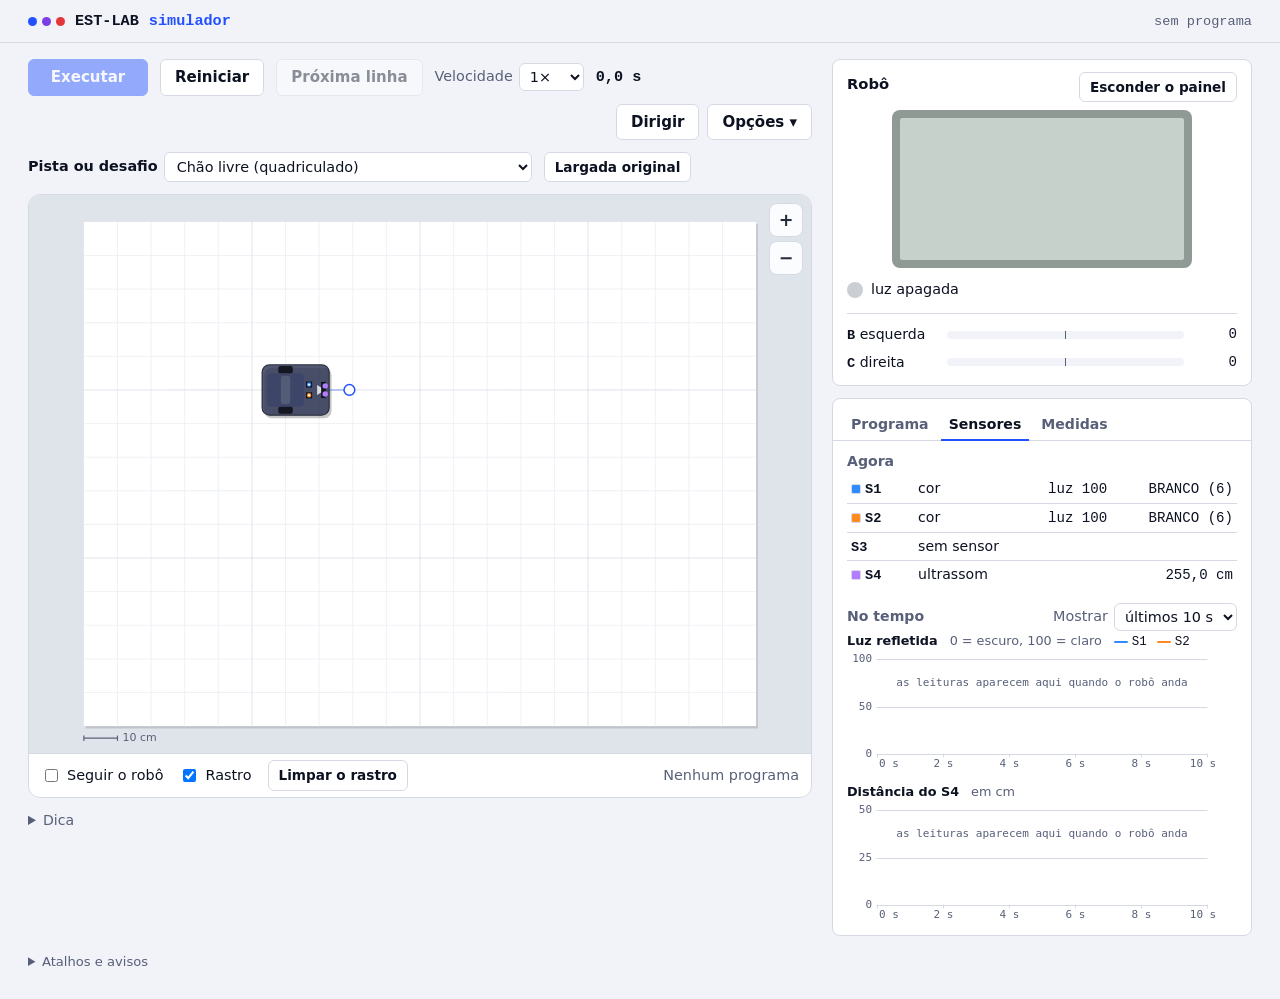
==== commit 2d78ecc4: "Simulador com menos texto e o painel da direita recolhível Dica da pista recolhida em "Dica" (abre s" ====
--- a/simulador/index.html
+++ b/simulador/index.html
@@ -36,6 +36,8 @@
       </label>
       <span class="relogio" id="relogio" aria-label="Tempo simulado">0,0 s</span>
       <span class="comandos-fim">
+        <button id="btMostrarPainel" class="bt" type="button" hidden
+                title="Mostra de novo a tela do robô, o programa e os sensores">Mostrar o painel</button>
         <button id="btDirigir" class="bt" type="button" aria-pressed="false"
                 title="Você dirige o robô com as setas e a página escreve o programa que faz o mesmo caminho">Dirigir</button>
         <span class="menu-opcoes">
@@ -113,14 +115,13 @@
     </section>
 
     <section class="desafio obr" id="cartaoOBR" hidden aria-labelledby="obrTitulo">
-      <div class="desafio-topo"><span>Rodada da OBR · percurso com linha (manual 2026)</span><span id="obrTempo">5:00</span></div>
+      <div class="desafio-topo"><span title="Visto de cima não dá para simular rampa, gangorra, lombada e passagem">Rodada da OBR · percurso com linha (manual 2026)</span><span id="obrTempo">5:00</span></div>
       <h2 id="obrTitulo"><span id="obrPontos">0</span> pontos</h2>
       <p class="obr-conta" id="obrConta"></p>
       <p class="desafio-status" id="obrStatus"></p>
       <div class="desafio-acoes">
         <button id="btFalhaOBR" class="bt pequeno" type="button"
                 title="Como o capitão da equipe: o robô volta ao último checkpoint e o programa recomeça">Falha de progresso</button>
-        <span class="nota">Não simulados: rampa, gangorra, lombada, passagem e sala de resgate.</span>
       </div>
     </section>
 
@@ -197,13 +198,17 @@
         <p class="erros-obr" id="errosOBR" hidden></p>
       </div>
     </div>
-    <p class="dica" id="dica"></p>
+    <details class="dica" id="dicaBloco"><summary>Dica</summary><p id="dica"></p></details>
     <div class="avisos" id="avisos" hidden></div>
   </section>
 
   <aside class="painel">
     <section class="cartao brick" aria-label="Tela, luz e som do robô">
-      <h2>Robô</h2>
+      <div class="cartao-topo">
+        <h2>Robô</h2>
+        <button id="btEsconderPainel" class="bt pequeno" type="button"
+                title="Esconde esta coluna (tela do robô, programa e sensores): a pista fica maior">Esconder o painel</button>
+      </div>
       <div class="lcd-moldura"><canvas id="lcd" width="256" height="128" aria-label="Tela do robô"></canvas></div>
       <div class="luz-som">
         <span class="luz" id="luz" aria-hidden="true"></span>
@@ -233,8 +238,7 @@
       </div>
 
       <div class="aba-painel" role="tabpanel" id="painelPrograma" aria-labelledby="abaPrograma">
-        <p class="nota">A linha que está rodando fica em azul. Clique no número de uma linha para pôr um ponto de
-          parada: o programa pausa quando chegar nela.</p>
+        <p class="nota">Clique no número de uma linha para o programa pausar nela.</p>
         <pre class="fonte" id="fonte"></pre>
       </div>
 
@@ -252,19 +256,16 @@
             </select></label>
           </div>
           <div class="graficos" id="graficos"></div>
-          <p class="nota">A leitura de cada sensor enquanto o robô anda. Passe o mouse (ou use as setas do teclado) no
-            gráfico para ver os valores de um instante.</p>
         </div>
       </div>
 
       <div class="aba-painel" role="tabpanel" id="cartaoVariaveis" aria-labelledby="abaVariaveis" hidden>
-        <p class="nota">As variáveis do robô (guardar e ler) e as mensagens enviadas pelo Bluetooth.</p>
+        <p class="nota">Variáveis do robô e mensagens do Bluetooth.</p>
         <table class="tabela" id="variaveis"></table>
       </div>
 
       <div class="aba-painel" role="tabpanel" id="medidas" aria-labelledby="abaMedidas" hidden>
-        <p class="nota">Em centímetros, a partir do meio entre as duas rodas. Meça o seu robô e ajuste aqui:
-          fica guardado neste navegador.</p>
+        <p class="nota">Em cm, a partir do meio entre as rodas. Fica guardado neste navegador.</p>
         <div id="formMedidas"></div>
         <button id="btPadrao" class="bt pequeno" type="button">Voltar ao padrão</button>
       </div>
@@ -273,13 +274,15 @@
 </main>
 
 <footer class="rodape">
-  <p class="demo" id="notaDemo" hidden>Esta é uma demonstração com o exemplo do projeto. Para simular os seus
-    programas, use a <a href="https://andreyviolante.github.io/est-robot/programar/">página de programar</a> (botão
-    <b>Simular</b>) ou, no VS Code, <b>Terminal → Executar Tarefa → Simular no computador</b>.</p>
-  <p>Atalhos: <kbd>Espaço</kbd> executa e pausa, <kbd>N</kbd> próxima linha, <kbd>R</kbd> reinicia; dirigindo, as setas
-    do teclado. No celular, dois dedos aproximam a pista.</p>
-  <p>O simulador executa os mesmos bytes que vão para o robô, mas o robô de verdade escorrega, a bateria muda a
-    velocidade e os sensores variam com a luz: confira no robô antes da prova.</p>
+  <p class="demo" id="notaDemo" hidden>Demonstração com o exemplo do projeto. Para simular os seus programas, use a
+    <a href="https://andreyviolante.github.io/est-robot/programar/">página de programar</a>.</p>
+  <details>
+    <summary>Atalhos e avisos</summary>
+    <p>Atalhos: <kbd>Espaço</kbd> executa e pausa, <kbd>N</kbd> próxima linha, <kbd>R</kbd> reinicia; dirigindo, as setas
+      do teclado. No celular, dois dedos aproximam a pista.</p>
+    <p>O simulador executa os mesmos bytes que vão para o robô, mas o robô de verdade escorrega, a bateria muda a
+      velocidade e os sensores variam com a luz: confira no robô antes da prova.</p>
+  </details>
 </footer>
 
 <dialog class="janela-codigo" id="janelaCodigo" aria-labelledby="tituloCodigo">
--- a/simulador/estilo.css
+++ b/simulador/estilo.css
@@ -192,6 +192,13 @@
 .erros-obr { flex-basis: 100%; margin: 0; font-size: 0.86rem; color: var(--erro); }
 
 .dica { margin: 0; font-size: 0.88rem; color: var(--muted); }
+.dica summary { cursor: pointer; width: max-content; }
+.dica p { margin: 4px 0 0; }
+/* painel da direita recolhido: a pista ocupa a largura toda */
+.cartao-topo { display: flex; align-items: center; justify-content: space-between; gap: 8px; margin-bottom: 8px; }
+.cartao-topo h2 { margin: 0; }
+html.sem-painel .layout { grid-template-columns: minmax(0, 1fr); }
+html.sem-painel .painel { display: none; }
 .avisos { border-left: 4px solid var(--alerta); background: var(--panel); padding: 8px 12px; border-radius: 6px; font-size: 0.9rem; }
 .avisos p { margin: 4px 0; }
 
@@ -304,6 +311,7 @@
 
 .rodape { padding: 8px clamp(16px, 3vw, 28px) 24px; font-size: 0.82rem; color: var(--muted); max-width: 90ch; }
 .rodape p { margin: 0 0 6px; }
+.rodape summary { cursor: pointer; width: max-content; margin-bottom: 6px; }
 .rodape .demo { margin: 0 0 8px; font-size: 0.9rem; color: var(--fg); }
 .rodape a { color: var(--led-azul); }
 kbd { font: 0.78rem var(--mono); border: 1px solid var(--line); border-bottom-width: 2px; border-radius: 4px; padding: 0 4px; }
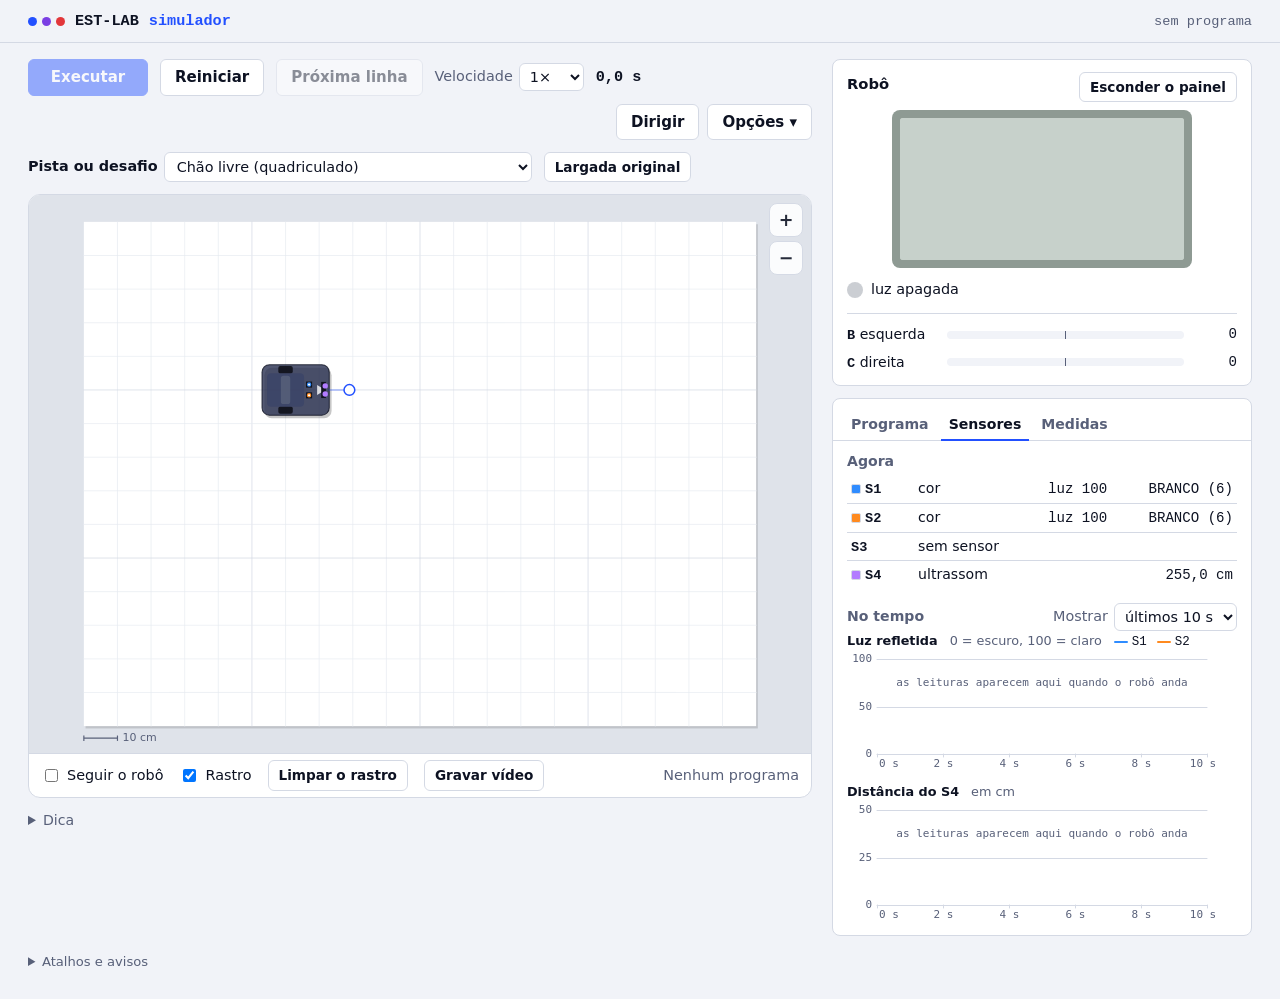
==== commit e3d9246c: "Simulador grava a pista em vídeo; extras podem chamar a falha de progresso "Gravar vídeo", na barra " ====
--- a/simulador/index.html
+++ b/simulador/index.html
@@ -139,6 +139,8 @@
         <label class="marcar" title="A pista acompanha o robô, mais de perto"><input type="checkbox" id="lupa"> Seguir o robô</label>
         <label class="marcar" title="Desenha o caminho que o robô fez"><input type="checkbox" id="rastro" checked> Rastro</label>
         <button id="btLimparRastro" class="bt pequeno" type="button">Limpar o rastro</button>
+        <button id="btGravar" class="bt pequeno" type="button" aria-pressed="false"
+                title="Grava a pista num vídeo (até 3 minutos); aperte de novo para parar e baixar">Gravar vídeo</button>
         <span class="estado" id="estado" role="status">Carregando…</span>
       </div>
     </div>
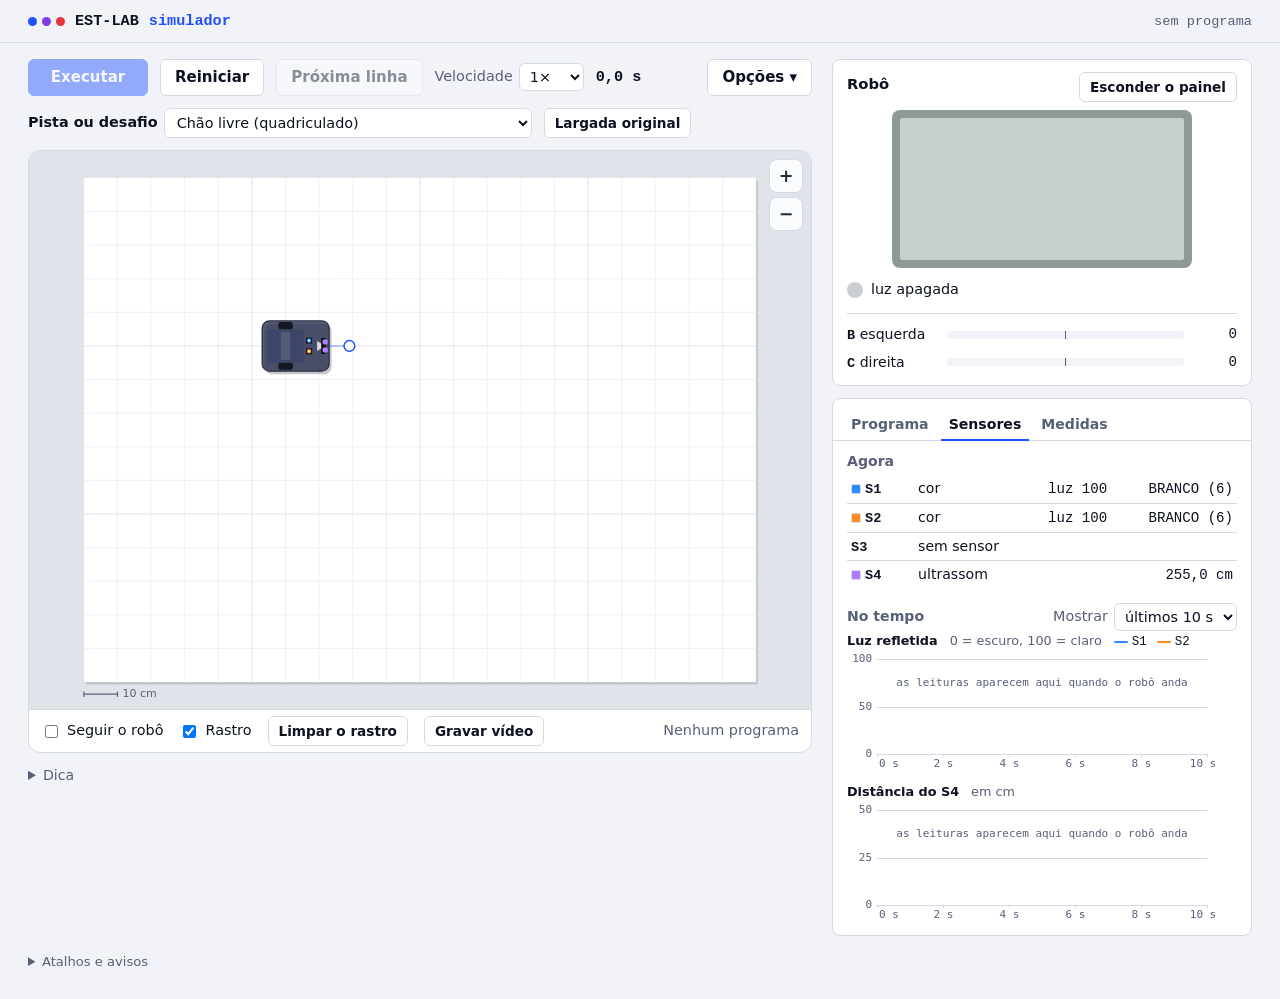
==== commit 36a4eee4: "Simulador sem o modo Dirigir Saem o botão Dirigir, o cartão com as setas, o programa que se escrevia" ====
--- a/simulador/index.html
+++ b/simulador/index.html
@@ -38,8 +38,6 @@
       <span class="comandos-fim">
         <button id="btMostrarPainel" class="bt" type="button" hidden
                 title="Mostra de novo a tela do robô, o programa e os sensores">Mostrar o painel</button>
-        <button id="btDirigir" class="bt" type="button" aria-pressed="false"
-                title="Você dirige o robô com as setas e a página escreve o programa que faz o mesmo caminho">Dirigir</button>
         <span class="menu-opcoes">
           <button id="btOpcoes" class="bt" type="button" aria-expanded="false" aria-controls="menuOpcoes">Opções ▾</button>
           <span class="menu" id="menuOpcoes">
@@ -68,30 +66,6 @@
       <!-- os seletores de antes guardam o estado (app.js); quem escolhe é o seletor de cima -->
       <span hidden><select id="pista" tabindex="-1" aria-hidden="true"></select><select id="desafio" tabindex="-1" aria-hidden="true"></select></span>
     </div>
-
-    <section class="desafio dirigir" id="cartaoDirigir" hidden aria-labelledby="dirigirTitulo">
-      <div class="desafio-topo"><span id="dirigirTitulo">Dirigir · o robô anda e o programa se escreve</span></div>
-      <div class="dirigir-corpo">
-        <div class="setas" role="group" aria-label="Setas para dirigir o robô">
-          <button type="button" class="s-frente" data-mover="frente" aria-label="Andar para a frente">▲</button>
-          <button type="button" class="s-esq" data-mover="esquerda" aria-label="Virar à esquerda">↶</button>
-          <button type="button" class="s-dir" data-mover="direita" aria-label="Virar à direita">↷</button>
-          <button type="button" class="s-re" data-mover="re" aria-label="Andar de ré">▼</button>
-        </div>
-        <div class="dirigir-lado">
-          <div class="dirigir-passos">
-            <label class="campo">Andar <select id="passoCm"><option>5</option><option selected>10</option><option>20</option><option>30</option></select> cm</label>
-            <label class="campo">Virar <select id="passoGraus"><option>15</option><option selected>45</option><option>90</option></select> graus</label>
-          </div>
-          <pre class="fonte codigo-dirigir" id="codigoDirigir" aria-label="Programa escrito enquanto você dirige"></pre>
-          <div class="desafio-acoes">
-            <button id="btDesfazerDirigir" class="bt pequeno" type="button">Desfazer</button>
-            <button id="btRecomecarDirigir" class="bt pequeno" type="button">Recomeçar</button>
-            <button id="btLevarDirigir" class="bt pequeno" type="button">Levar para o código</button>
-          </div>
-        </div>
-      </div>
-    </section>
 
     <section class="desafio" id="cartaoDesafio" hidden aria-labelledby="desafioTitulo">
       <div class="desafio-topo"><span id="desafioNum">Desafio</span><span id="desafioProgresso"></span></div>
@@ -280,8 +254,8 @@
     <a href="https://andreyviolante.github.io/est-robot/programar/">página de programar</a>.</p>
   <details>
     <summary>Atalhos e avisos</summary>
-    <p>Atalhos: <kbd>Espaço</kbd> executa e pausa, <kbd>N</kbd> próxima linha, <kbd>R</kbd> reinicia; dirigindo, as setas
-      do teclado. No celular, dois dedos aproximam a pista.</p>
+    <p>Atalhos: <kbd>Espaço</kbd> executa e pausa, <kbd>N</kbd> próxima linha, <kbd>R</kbd> reinicia. No celular, dois
+      dedos aproximam a pista.</p>
     <p>O simulador executa os mesmos bytes que vão para o robô, mas o robô de verdade escorrega, a bateria muda a
       velocidade e os sensores variam com a luz: confira no robô antes da prova.</p>
   </details>
--- a/simulador/estilo.css
+++ b/simulador/estilo.css
@@ -129,19 +129,6 @@
 .zoom button { width: 34px; height: 34px; border-radius: 8px; border: 1px solid var(--line); background: var(--panel);
                color: var(--fg); font: 600 1.1rem var(--body); cursor: pointer; opacity: 0.88; }
 .zoom button:hover { opacity: 1; border-color: var(--led-azul); color: var(--led-azul); }
-/* dirigir: setas em cruz e o programa que vai se escrevendo */
-.desafio.dirigir { border-left-color: var(--led-roxo); }
-.dirigir-corpo { display: flex; flex-wrap: wrap; gap: 12px 18px; align-items: flex-start; }
-.setas { display: grid; grid-template-columns: repeat(3, 3.2em); grid-template-rows: repeat(2, 3em); gap: 6px; flex: none; }
-.setas button { border: 2px solid var(--fg); border-radius: 10px; background: var(--panel); font-size: 1.2rem; cursor: pointer;
-                touch-action: manipulation; user-select: none; }
-.setas button:hover:not(:disabled) { border-color: var(--led-azul); color: var(--led-azul); }
-.setas button:active:not(:disabled) { background: var(--fg); color: var(--bg); }
-.setas button:disabled { opacity: 0.4; cursor: progress; }
-.setas .s-frente { grid-area: 1 / 2; } .setas .s-esq { grid-area: 2 / 1; } .setas .s-re { grid-area: 2 / 2; } .setas .s-dir { grid-area: 2 / 3; }
-.dirigir-lado { display: grid; gap: 6px; flex: 1 1 220px; min-width: 0; }
-.dirigir-passos { display: flex; flex-wrap: wrap; gap: 6px 14px; }
-.codigo-dirigir { padding: 6px 10px; max-height: 9.5em; white-space: pre; }
 .quadro canvas { display: block; width: 100%; cursor: default; }
 .quadro canvas.pega { cursor: grab; } .quadro canvas.girar { cursor: crosshair; } .quadro canvas.arrastando { cursor: grabbing; }
 .quadro canvas.desenhar { cursor: crosshair; } .quadro canvas.apagar { cursor: pointer; }
@@ -316,14 +303,13 @@
 .rodape a { color: var(--led-azul); }
 kbd { font: 0.78rem var(--mono); border: 1px solid var(--line); border-bottom-width: 2px; border-radius: 4px; padding: 0 4px; }
 
-/* ---- toque: botões, setas e caixas maiores para o dedo ---- */
+/* ---- toque: botões e caixas maiores para o dedo ---- */
 @media (pointer: coarse) {
   .bt { padding: 10px 18px; }
   .bt.pequeno { padding: 8px 14px; font-size: 0.9rem; }
   .campo select, .campo input[type="number"] { padding: 7px 8px; }
   .marcar input { width: 20px; height: 20px; }
   .zoom button { width: 44px; height: 44px; }
-  .setas { grid-template-columns: repeat(3, 3.8em); grid-template-rows: repeat(2, 3.4em); }
   .cruz { grid-template-columns: repeat(3, 3.4em); grid-template-rows: repeat(3, 3em); }
   .fonte .nl.cod { width: 4em; }
 }
@@ -331,7 +317,7 @@
   .layout { padding-inline: 10px; gap: 12px; }
   .comandos { gap: 6px 8px; }
   .bt.principal { min-width: 0; }
-  .rotulo-vel { display: none; }                   /* o seletor mostra "1×": cabe Dirigir e Opções na mesma linha */
+  .rotulo-vel { display: none; }                   /* o seletor mostra "1×": cabe o tempo e Opções na mesma linha */
   .campo.onde { flex: 1 1 100%; display: grid; gap: 4px; }
   .campo.onde select { width: 100%; min-width: 0; }
   .vista-barra .estado { margin-left: 0; text-align: left; flex-basis: 100%; }
